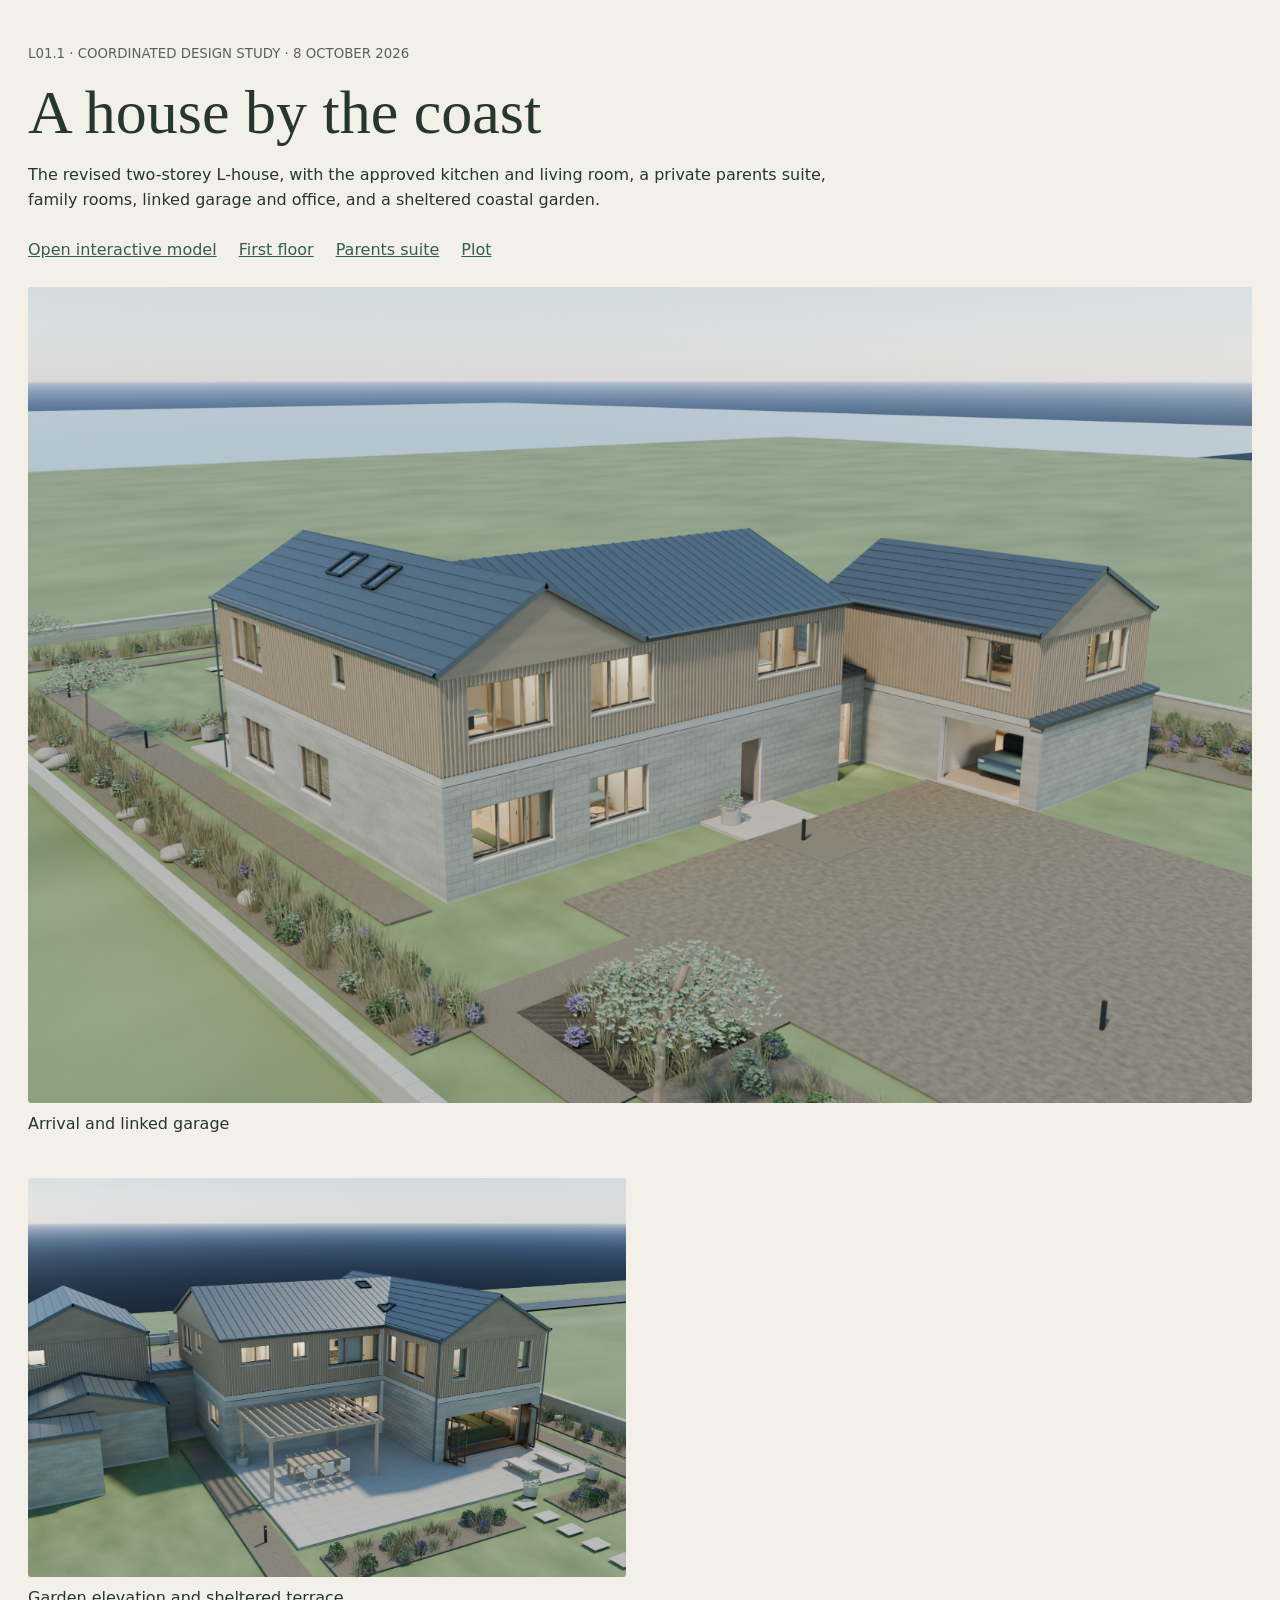
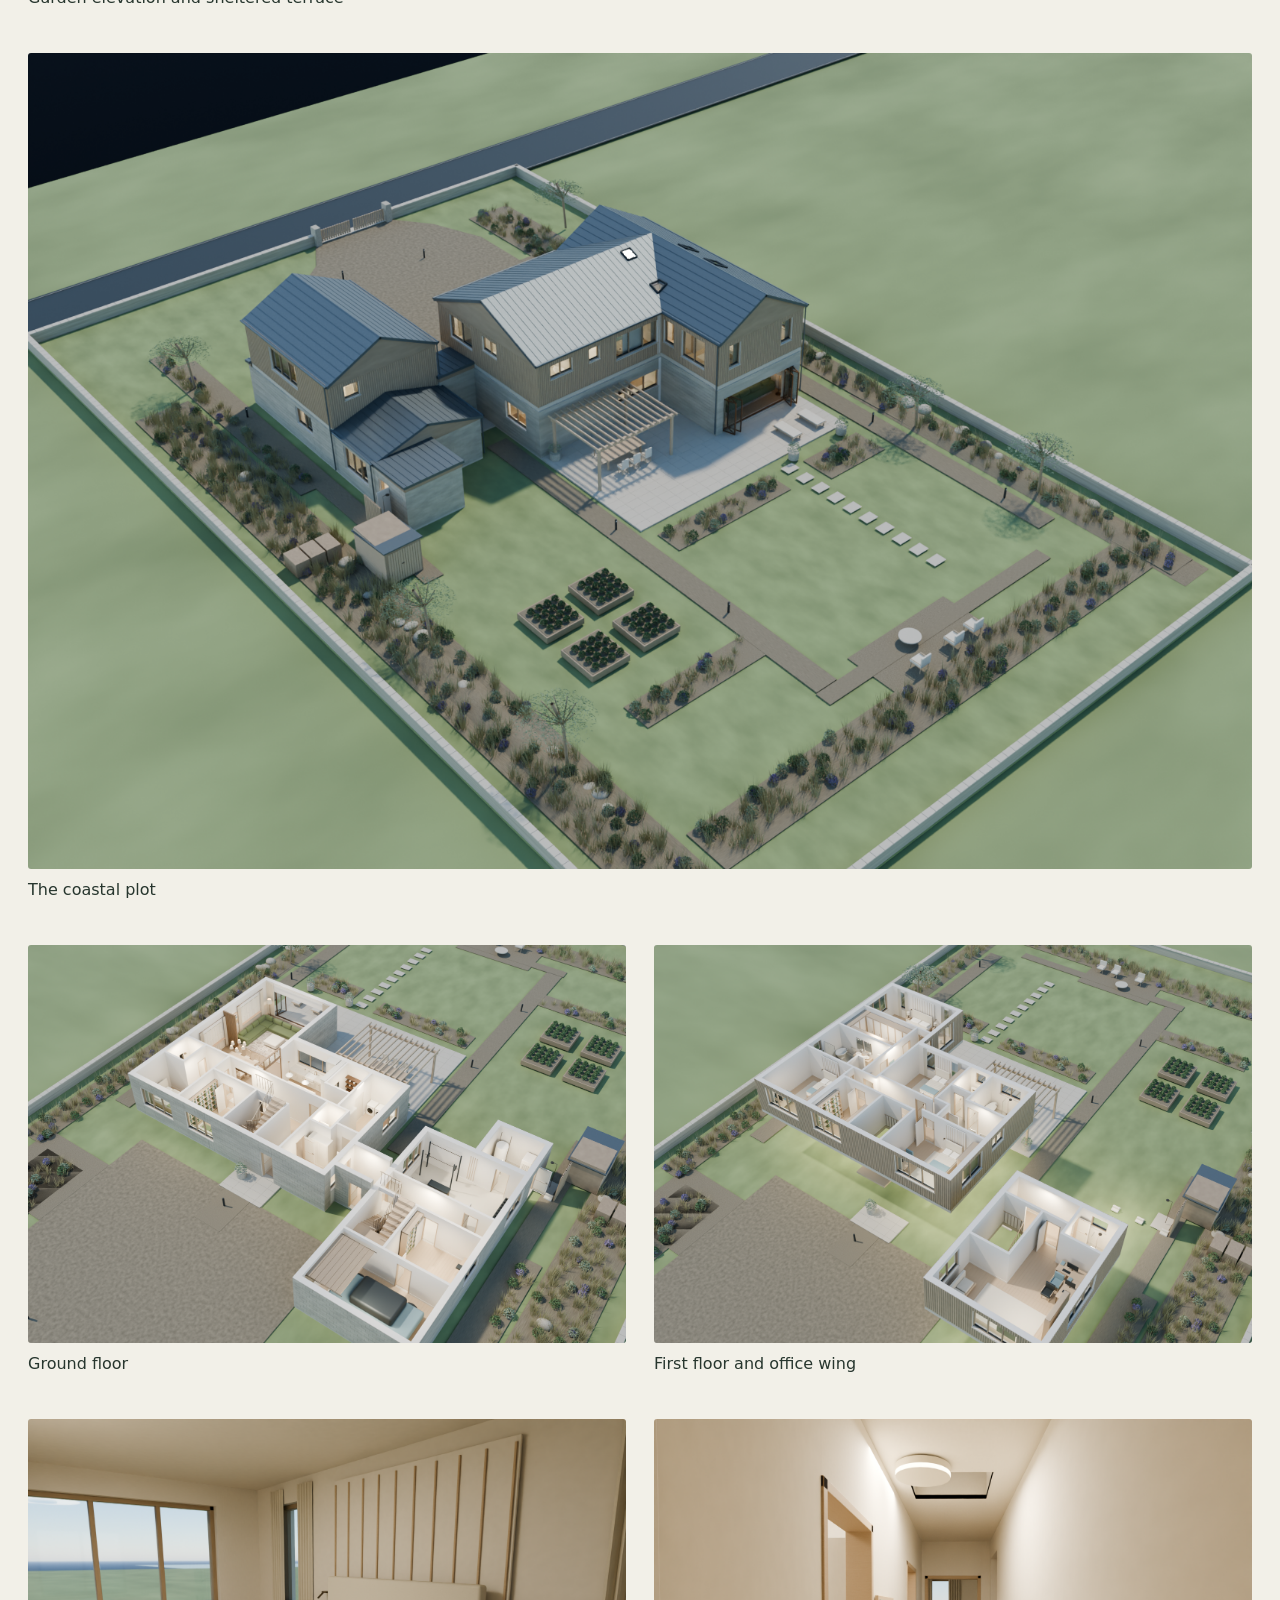
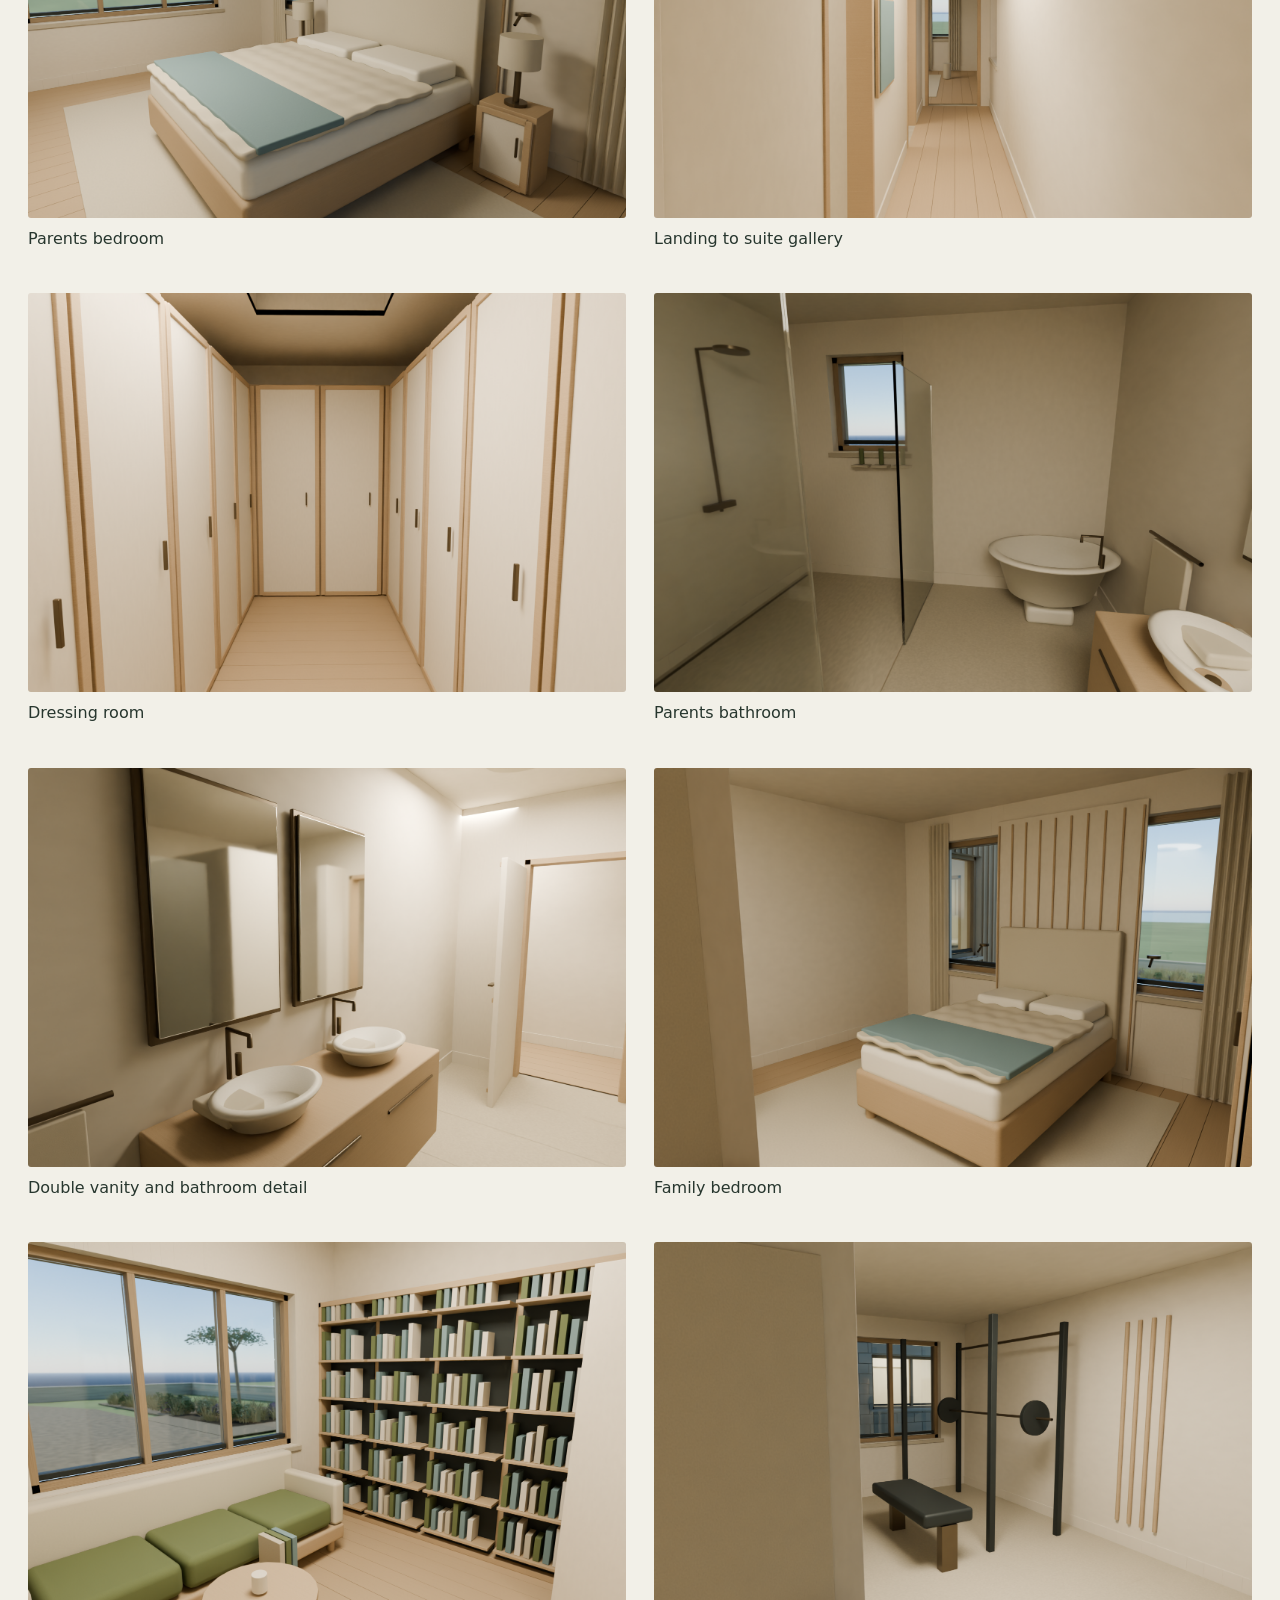
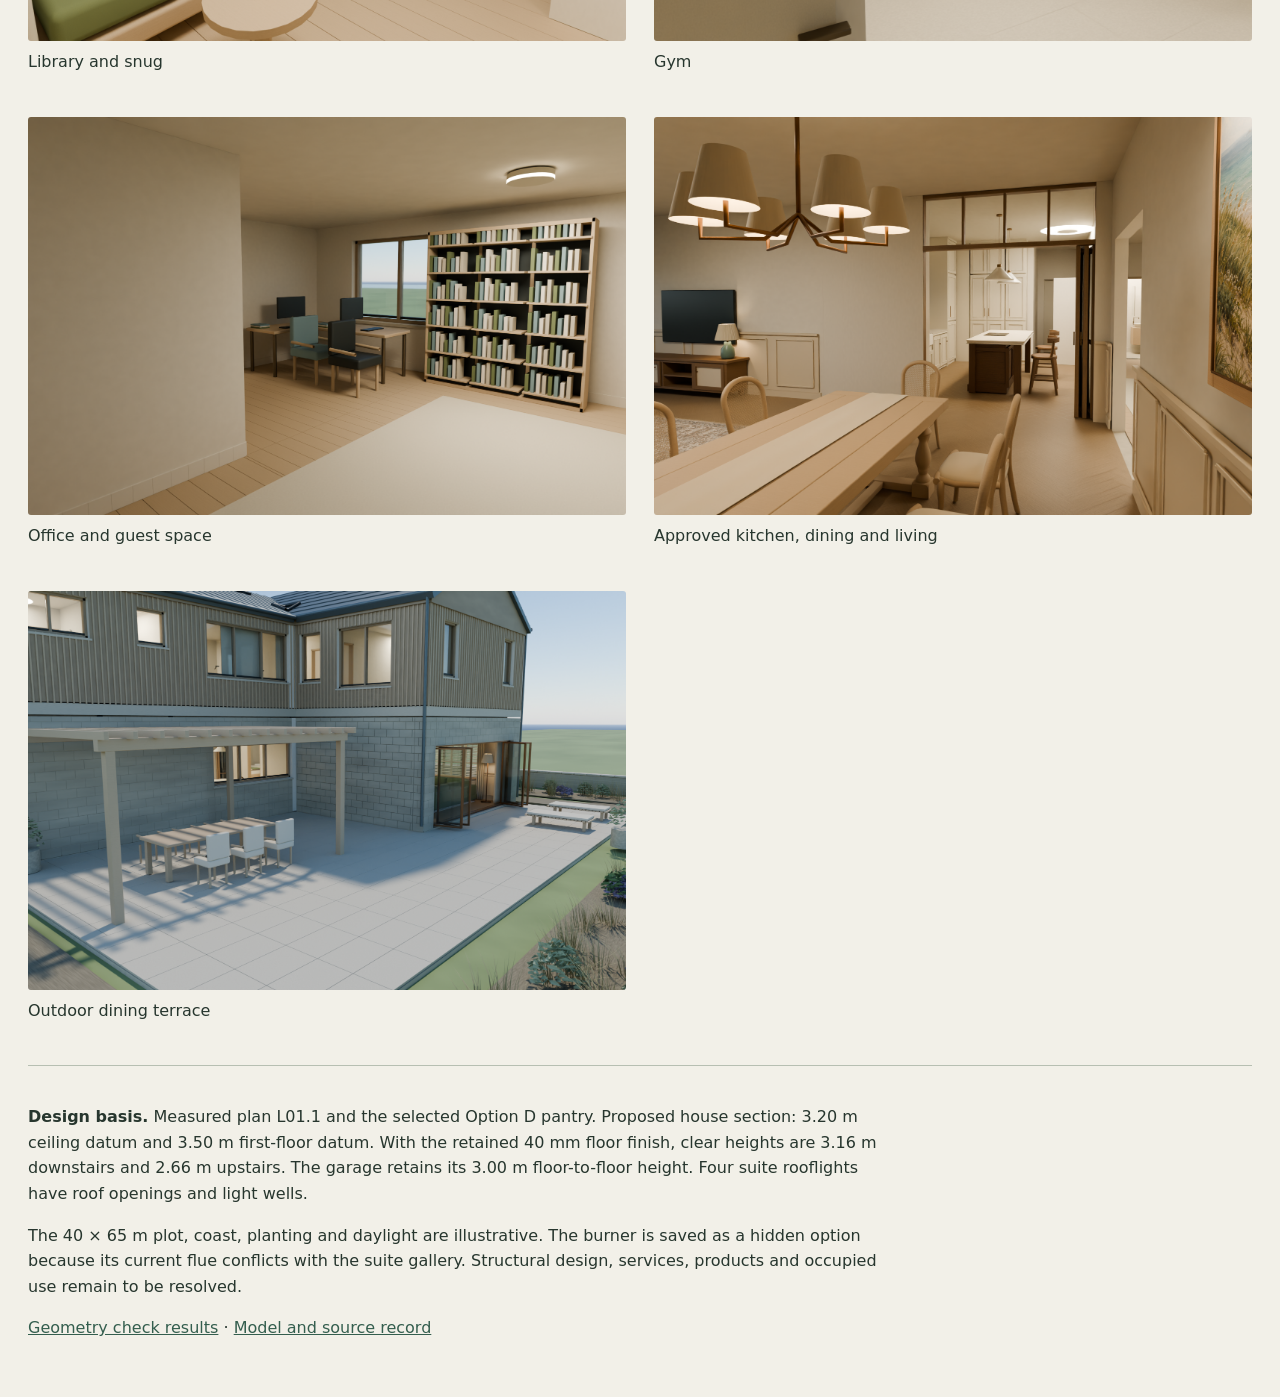
==== viewer-coastal/gallery.html @ 72706aea "feat: model the complete coastal L-house Coordinate the L01.1 suite and approved shared-room study i" ====
<!doctype html><html lang="en"><meta charset="utf-8"><meta name="viewport" content="width=device-width,initial-scale=1"><title>Coastal house — rendered views</title><style>*{box-sizing:border-box}body{margin:0;background:#f2f0e8;color:#27362e;font:16px/1.6 system-ui,sans-serif}main{max-width:1500px;margin:auto;padding:40px 28px}h1{font:400 clamp(32px,5vw,62px)/1.1 Georgia,serif;margin:12px 0}p{max-width:850px}a{color:#345e4e}nav{display:flex;gap:22px;flex-wrap:wrap;margin:24px 0}section{display:grid;grid-template-columns:repeat(2,minmax(0,1fr));gap:28px}figure{margin:0}figure:first-child,figure:nth-child(3){grid-column:1/-1}img{width:100%;display:block;background:#d3d9d0;border-radius:3px}figcaption{padding:8px 0 14px}small{color:#57635a}.note{border-top:1px solid #b7bfb2;padding-top:22px;margin-top:28px}@media(max-width:760px){main{padding:24px 16px}section{display:block}figure{margin-bottom:22px}}</style><main><small>L01.1 · COORDINATED DESIGN STUDY · 8 OCTOBER 2026</small><h1>A house by the coast</h1><p>The revised two-storey L-house, with the approved kitchen and living room, a private parents suite, family rooms, linked garage and office, and a sheltered coastal garden.</p><nav><a href="index.html">Open interactive model</a><a href="#first-cutaway">First floor</a><a href="#parents-bedroom">Parents suite</a><a href="#coastal-plot">Plot</a></nav><section><figure id="arrival"><a href="../output/blender/coastal-house/arrival.png"><img loading="lazy" src="../output/blender/coastal-house/arrival.png" alt="Arrival and linked garage"></a><figcaption>Arrival and linked garage</figcaption></figure><figure id="garden"><a href="../output/blender/coastal-house/garden.png"><img loading="lazy" src="../output/blender/coastal-house/garden.png" alt="Garden elevation and sheltered terrace"></a><figcaption>Garden elevation and sheltered terrace</figcaption></figure><figure id="coastal-plot"><a href="../output/blender/coastal-house/coastal-plot.png"><img loading="lazy" src="../output/blender/coastal-house/coastal-plot.png" alt="The coastal plot"></a><figcaption>The coastal plot</figcaption></figure><figure id="ground-cutaway"><a href="../output/blender/coastal-house/ground-cutaway.png"><img loading="lazy" src="../output/blender/coastal-house/ground-cutaway.png" alt="Ground floor"></a><figcaption>Ground floor</figcaption></figure><figure id="first-cutaway"><a href="../output/blender/coastal-house/first-cutaway.png"><img loading="lazy" src="../output/blender/coastal-house/first-cutaway.png" alt="First floor and office wing"></a><figcaption>First floor and office wing</figcaption></figure><figure id="parents-bedroom"><a href="../output/blender/coastal-house/parents-bedroom.png"><img loading="lazy" src="../output/blender/coastal-house/parents-bedroom.png" alt="Parents bedroom"></a><figcaption>Parents bedroom</figcaption></figure><figure id="suite-gallery"><a href="../output/blender/coastal-house/suite-gallery.png"><img loading="lazy" src="../output/blender/coastal-house/suite-gallery.png" alt="Landing to suite gallery"></a><figcaption>Landing to suite gallery</figcaption></figure><figure id="dressing"><a href="../output/blender/coastal-house/dressing.png"><img loading="lazy" src="../output/blender/coastal-house/dressing.png" alt="Dressing room"></a><figcaption>Dressing room</figcaption></figure><figure id="bathroom"><a href="../output/blender/coastal-house/bathroom.png"><img loading="lazy" src="../output/blender/coastal-house/bathroom.png" alt="Parents bathroom"></a><figcaption>Parents bathroom</figcaption></figure><figure id="bathroom-vanity"><a href="../output/blender/coastal-house/bathroom-vanity.png"><img loading="lazy" src="../output/blender/coastal-house/bathroom-vanity.png" alt="Double vanity and bathroom detail"></a><figcaption>Double vanity and bathroom detail</figcaption></figure><figure id="family-bedroom"><a href="../output/blender/coastal-house/family-bedroom.png"><img loading="lazy" src="../output/blender/coastal-house/family-bedroom.png" alt="Family bedroom"></a><figcaption>Family bedroom</figcaption></figure><figure id="library"><a href="../output/blender/coastal-house/library.png"><img loading="lazy" src="../output/blender/coastal-house/library.png" alt="Library and snug"></a><figcaption>Library and snug</figcaption></figure><figure id="gym"><a href="../output/blender/coastal-house/gym.png"><img loading="lazy" src="../output/blender/coastal-house/gym.png" alt="Gym"></a><figcaption>Gym</figcaption></figure><figure id="office"><a href="../output/blender/coastal-house/office.png"><img loading="lazy" src="../output/blender/coastal-house/office.png" alt="Office and guest space"></a><figcaption>Office and guest space</figcaption></figure><figure id="combined-room"><a href="../output/blender/coastal-house/combined-room.png"><img loading="lazy" src="../output/blender/coastal-house/combined-room.png" alt="Approved kitchen, dining and living"></a><figcaption>Approved kitchen, dining and living</figcaption></figure><figure id="terrace"><a href="../output/blender/coastal-house/terrace.png"><img loading="lazy" src="../output/blender/coastal-house/terrace.png" alt="Outdoor dining terrace"></a><figcaption>Outdoor dining terrace</figcaption></figure></section><div class="note"><p><strong>Design basis.</strong> Measured plan L01.1 and the selected Option D pantry. Proposed house section: 3.20 m ceiling datum and 3.50 m first-floor datum. With the retained 40 mm floor finish, clear heights are 3.16 m downstairs and 2.66 m upstairs. The garage retains its 3.00 m floor-to-floor height. Four suite rooflights have roof openings and light wells.</p><p>The 40 × 65 m plot, coast, planting and daylight are illustrative. The burner is saved as a hidden option because its current flue conflicts with the suite gallery. Structural design, services, products and occupied use remain to be resolved.</p><p><a href="../output/blender/coastal-house/geometry-checks.json">Geometry check results</a> · <a href="../output/blender/coastal-house/model-report.json">Model and source record</a></p></div></main></html>
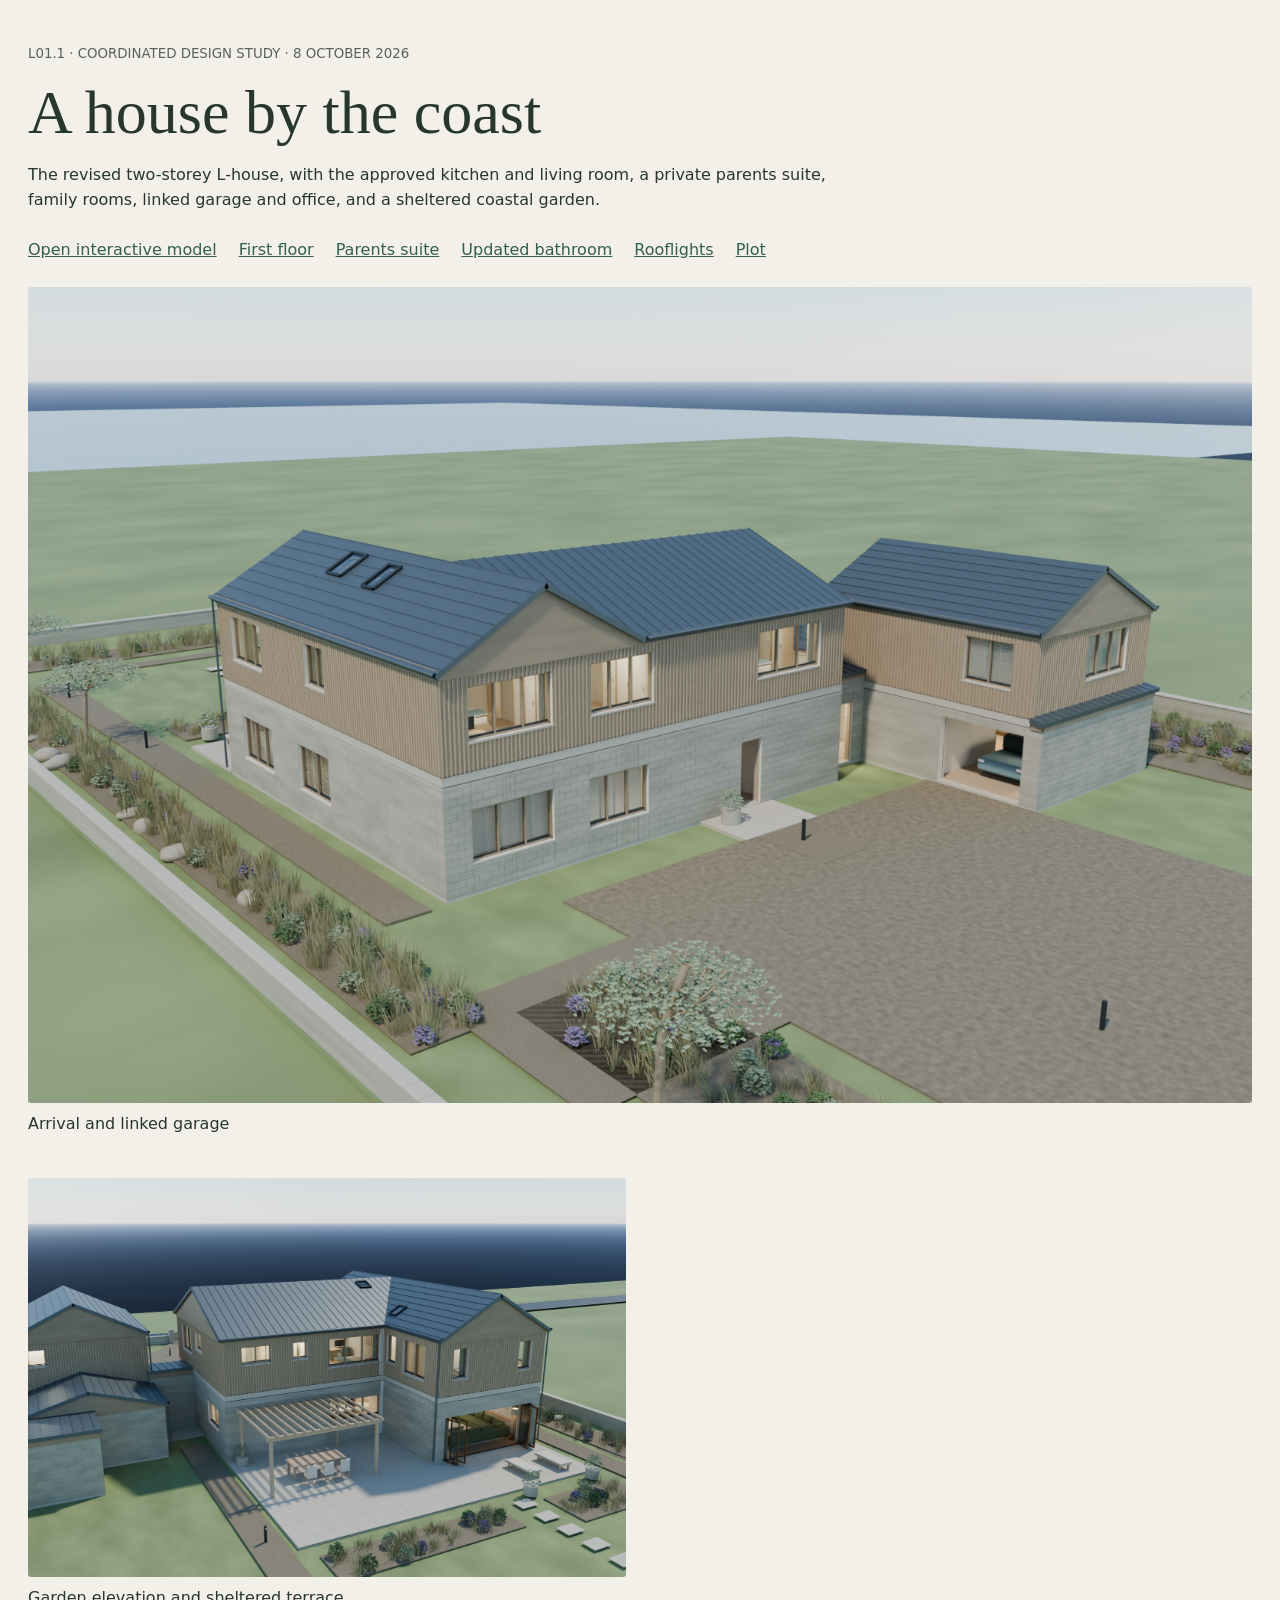
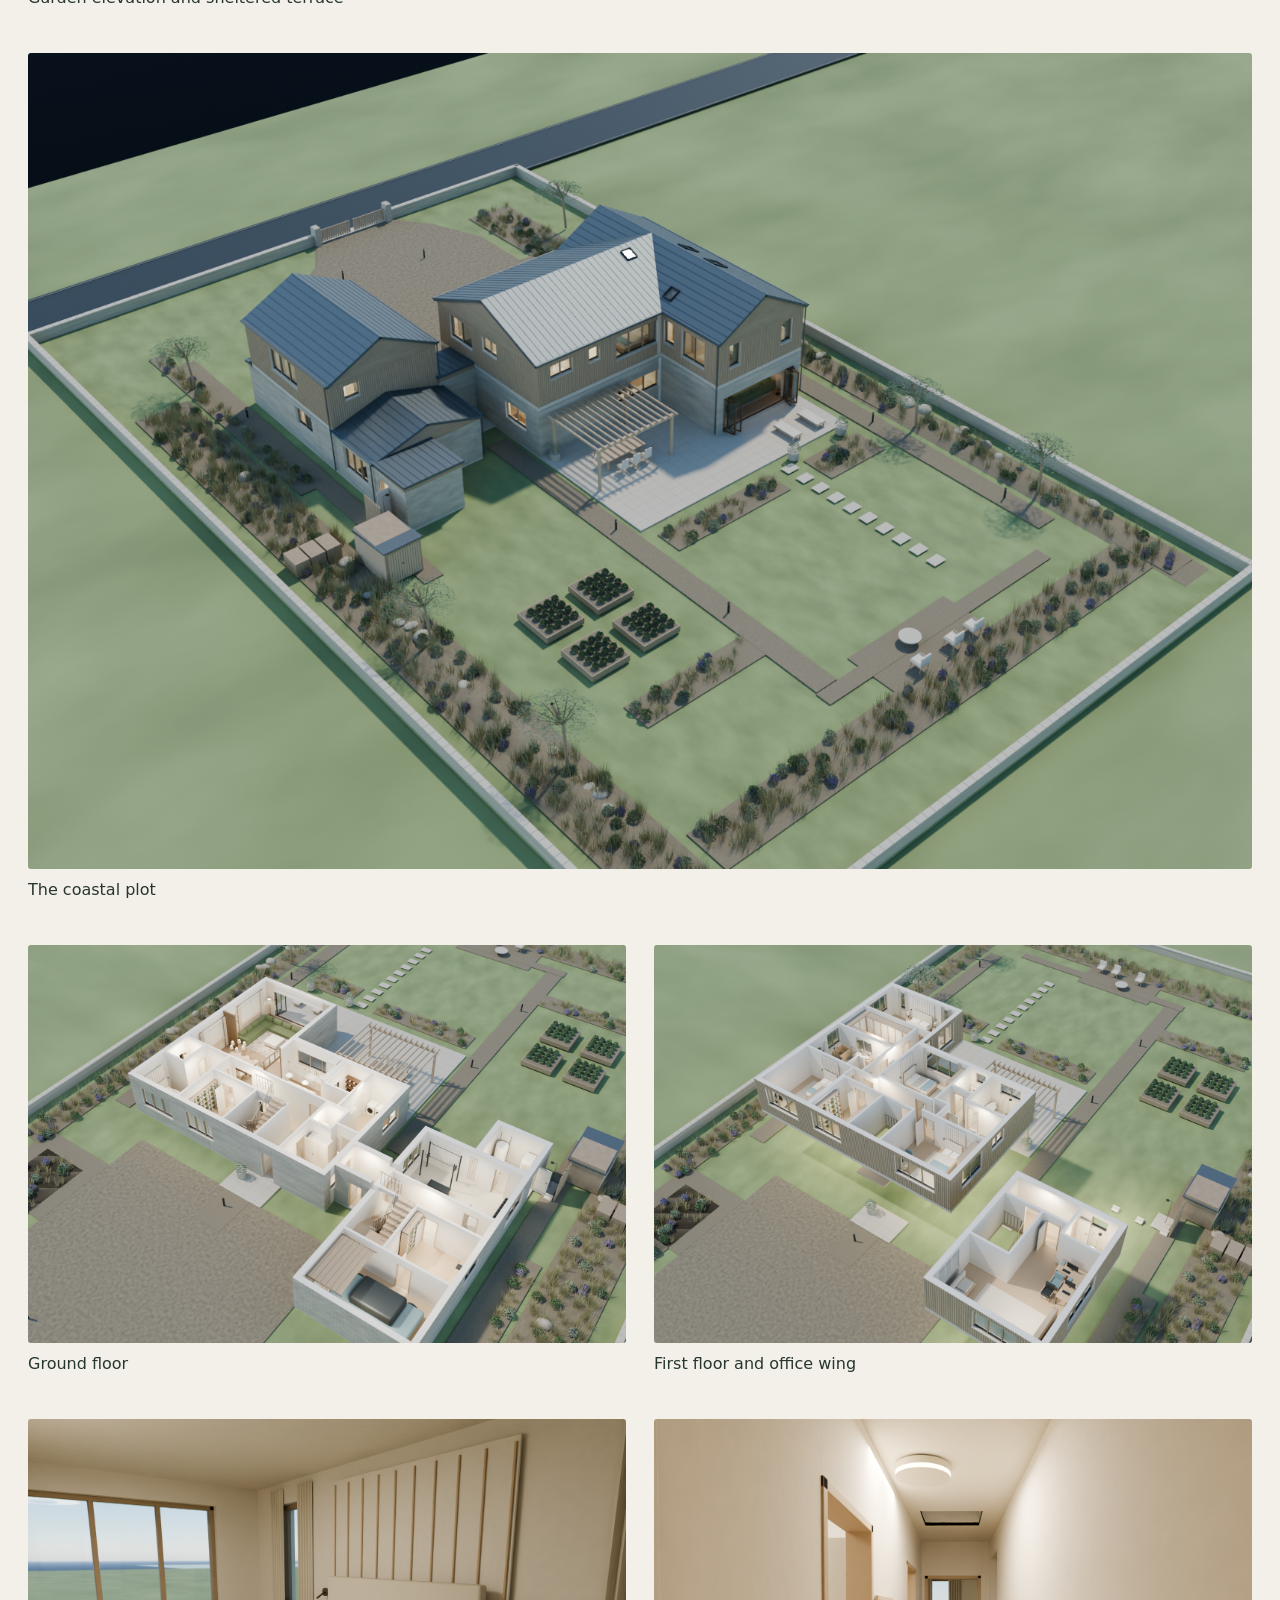
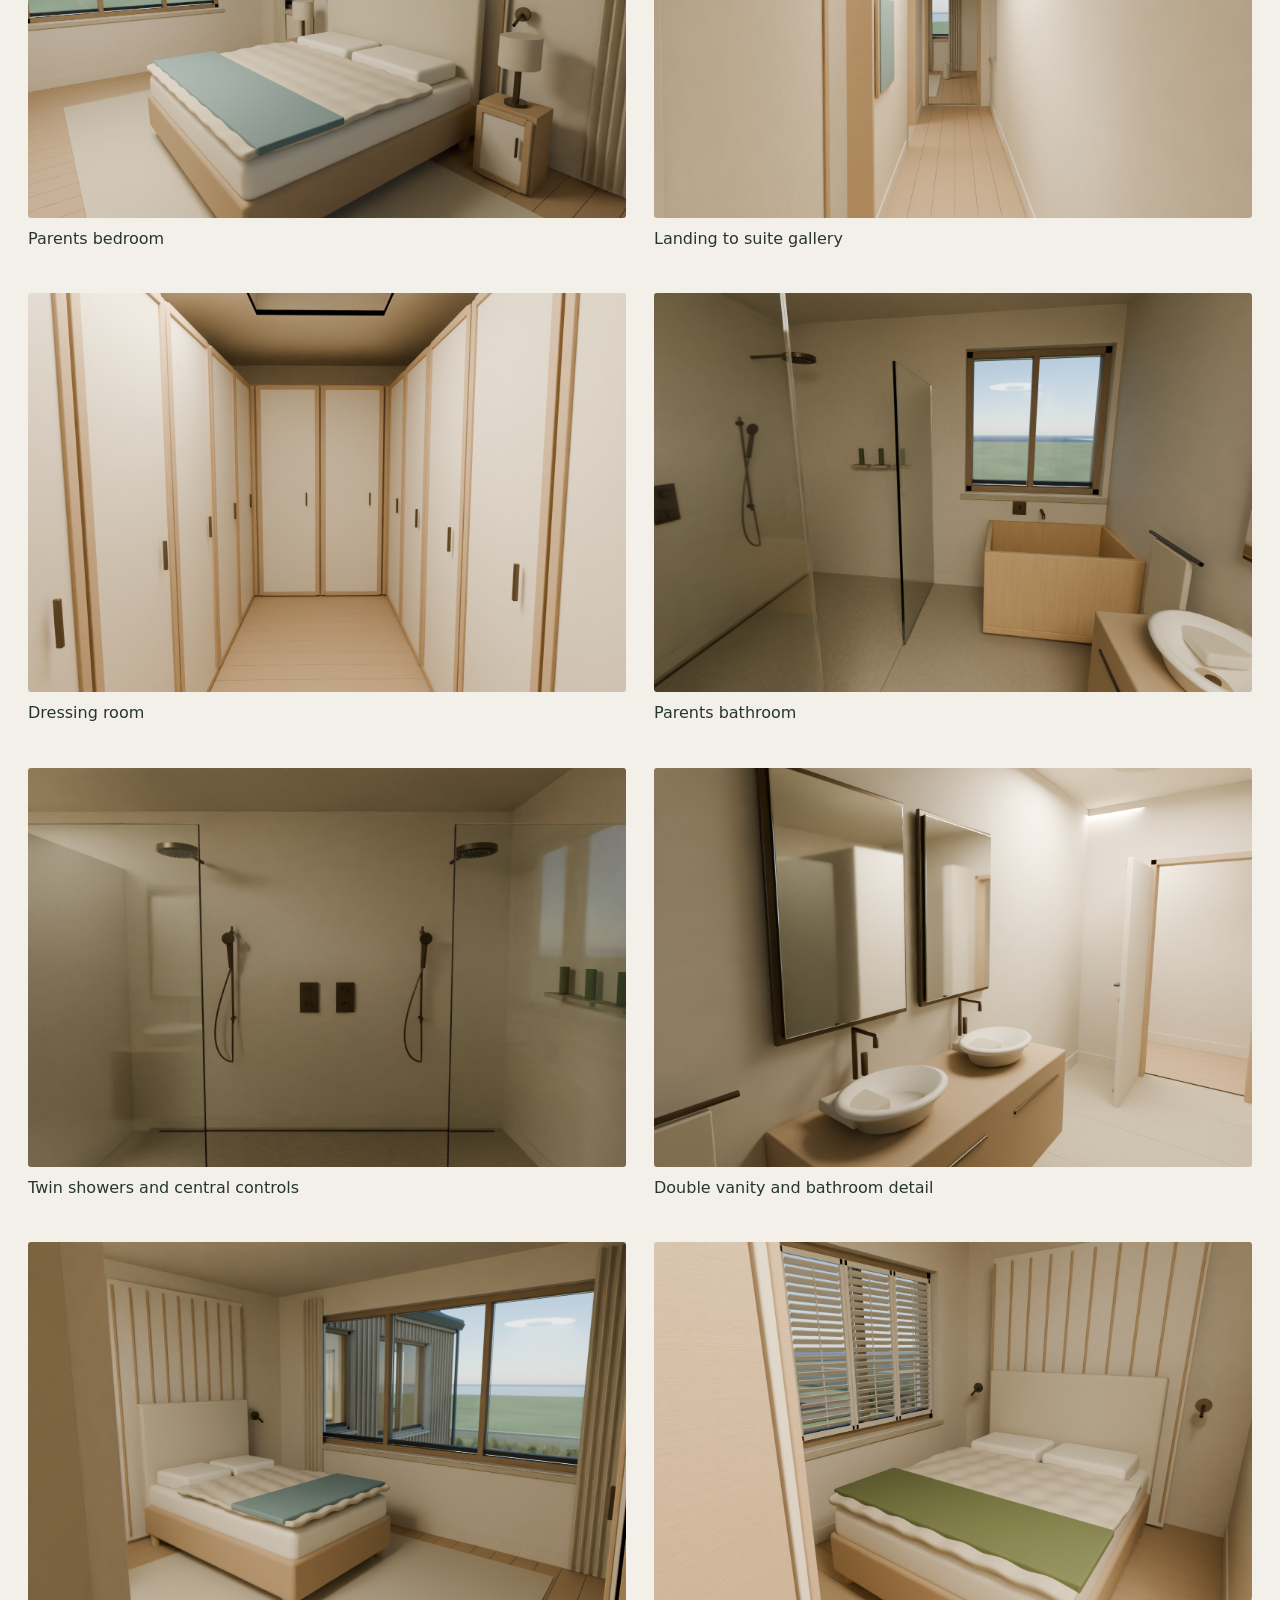
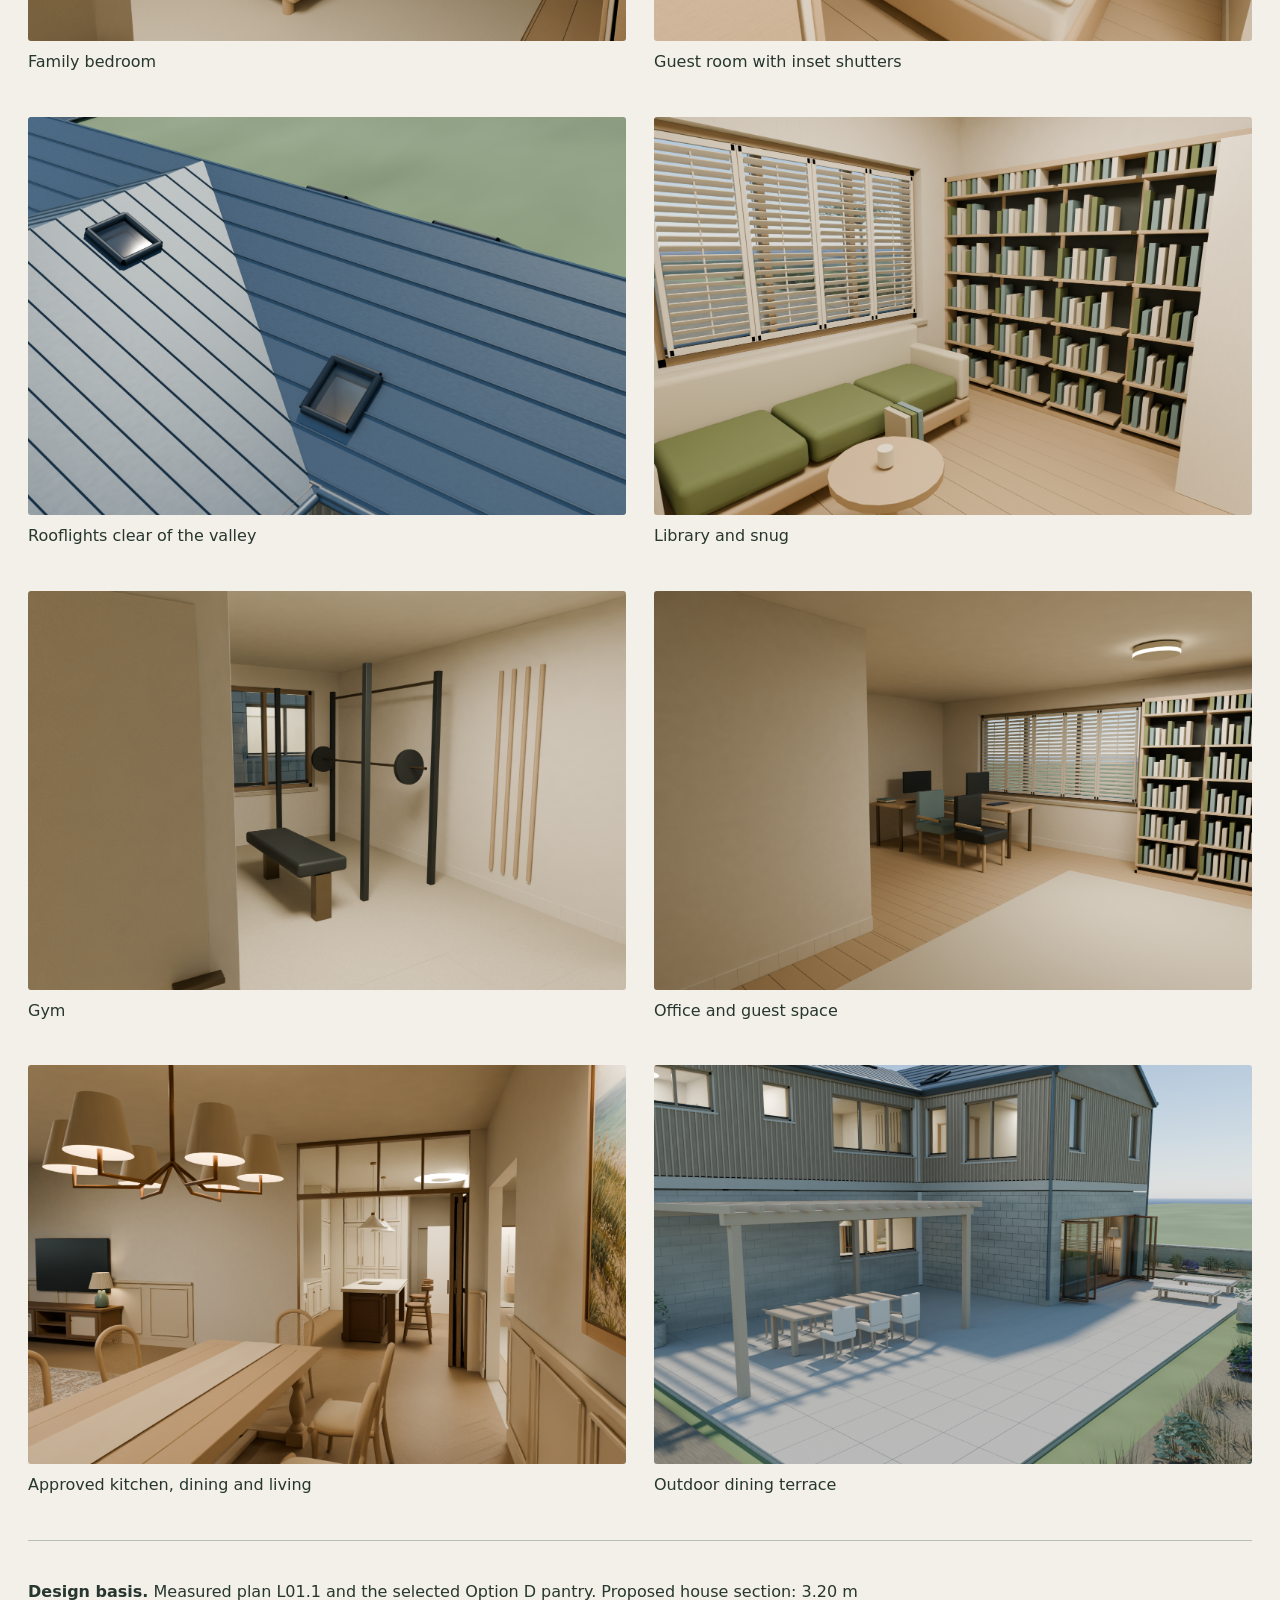
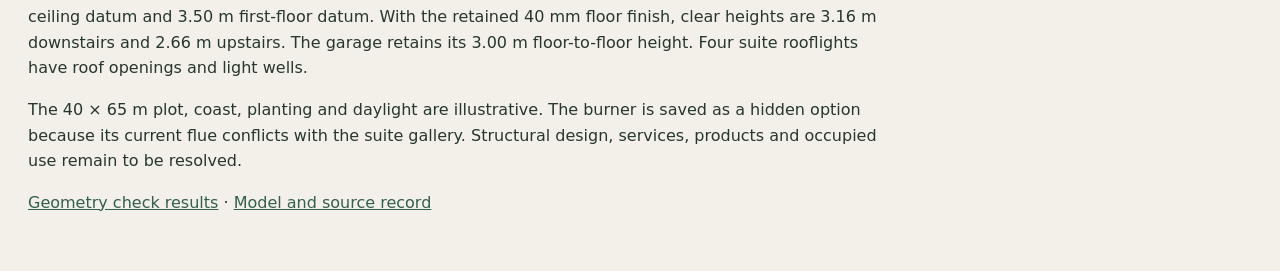
==== commit f2ec32bc: "fix: refine coastal house interiors Move and enlarge the parents bath window. Add a deep timber ofur" ====
--- a/viewer-coastal/gallery.html
+++ b/viewer-coastal/gallery.html
@@ -1 +1 @@
-<!doctype html><html lang="en"><meta charset="utf-8"><meta name="viewport" content="width=device-width,initial-scale=1"><title>Coastal house — rendered views</title><style>*{box-sizing:border-box}body{margin:0;background:#f2f0e8;color:#27362e;font:16px/1.6 system-ui,sans-serif}main{max-width:1500px;margin:auto;padding:40px 28px}h1{font:400 clamp(32px,5vw,62px)/1.1 Georgia,serif;margin:12px 0}p{max-width:850px}a{color:#345e4e}nav{display:flex;gap:22px;flex-wrap:wrap;margin:24px 0}section{display:grid;grid-template-columns:repeat(2,minmax(0,1fr));gap:28px}figure{margin:0}figure:first-child,figure:nth-child(3){grid-column:1/-1}img{width:100%;display:block;background:#d3d9d0;border-radius:3px}figcaption{padding:8px 0 14px}small{color:#57635a}.note{border-top:1px solid #b7bfb2;padding-top:22px;margin-top:28px}@media(max-width:760px){main{padding:24px 16px}section{display:block}figure{margin-bottom:22px}}</style><main><small>L01.1 · COORDINATED DESIGN STUDY · 8 OCTOBER 2026</small><h1>A house by the coast</h1><p>The revised two-storey L-house, with the approved kitchen and living room, a private parents suite, family rooms, linked garage and office, and a sheltered coastal garden.</p><nav><a href="index.html">Open interactive model</a><a href="#first-cutaway">First floor</a><a href="#parents-bedroom">Parents suite</a><a href="#coastal-plot">Plot</a></nav><section><figure id="arrival"><a href="../output/blender/coastal-house/arrival.png"><img loading="lazy" src="../output/blender/coastal-house/arrival.png" alt="Arrival and linked garage"></a><figcaption>Arrival and linked garage</figcaption></figure><figure id="garden"><a href="../output/blender/coastal-house/garden.png"><img loading="lazy" src="../output/blender/coastal-house/garden.png" alt="Garden elevation and sheltered terrace"></a><figcaption>Garden elevation and sheltered terrace</figcaption></figure><figure id="coastal-plot"><a href="../output/blender/coastal-house/coastal-plot.png"><img loading="lazy" src="../output/blender/coastal-house/coastal-plot.png" alt="The coastal plot"></a><figcaption>The coastal plot</figcaption></figure><figure id="ground-cutaway"><a href="../output/blender/coastal-house/ground-cutaway.png"><img loading="lazy" src="../output/blender/coastal-house/ground-cutaway.png" alt="Ground floor"></a><figcaption>Ground floor</figcaption></figure><figure id="first-cutaway"><a href="../output/blender/coastal-house/first-cutaway.png"><img loading="lazy" src="../output/blender/coastal-house/first-cutaway.png" alt="First floor and office wing"></a><figcaption>First floor and office wing</figcaption></figure><figure id="parents-bedroom"><a href="../output/blender/coastal-house/parents-bedroom.png"><img loading="lazy" src="../output/blender/coastal-house/parents-bedroom.png" alt="Parents bedroom"></a><figcaption>Parents bedroom</figcaption></figure><figure id="suite-gallery"><a href="../output/blender/coastal-house/suite-gallery.png"><img loading="lazy" src="../output/blender/coastal-house/suite-gallery.png" alt="Landing to suite gallery"></a><figcaption>Landing to suite gallery</figcaption></figure><figure id="dressing"><a href="../output/blender/coastal-house/dressing.png"><img loading="lazy" src="../output/blender/coastal-house/dressing.png" alt="Dressing room"></a><figcaption>Dressing room</figcaption></figure><figure id="bathroom"><a href="../output/blender/coastal-house/bathroom.png"><img loading="lazy" src="../output/blender/coastal-house/bathroom.png" alt="Parents bathroom"></a><figcaption>Parents bathroom</figcaption></figure><figure id="bathroom-vanity"><a href="../output/blender/coastal-house/bathroom-vanity.png"><img loading="lazy" src="../output/blender/coastal-house/bathroom-vanity.png" alt="Double vanity and bathroom detail"></a><figcaption>Double vanity and bathroom detail</figcaption></figure><figure id="family-bedroom"><a href="../output/blender/coastal-house/family-bedroom.png"><img loading="lazy" src="../output/blender/coastal-house/family-bedroom.png" alt="Family bedroom"></a><figcaption>Family bedroom</figcaption></figure><figure id="library"><a href="../output/blender/coastal-house/library.png"><img loading="lazy" src="../output/blender/coastal-house/library.png" alt="Library and snug"></a><figcaption>Library and snug</figcaption></figure><figure id="gym"><a href="../output/blender/coastal-house/gym.png"><img loading="lazy" src="../output/blender/coastal-house/gym.png" alt="Gym"></a><figcaption>Gym</figcaption></figure><figure id="office"><a href="../output/blender/coastal-house/office.png"><img loading="lazy" src="../output/blender/coastal-house/office.png" alt="Office and guest space"></a><figcaption>Office and guest space</figcaption></figure><figure id="combined-room"><a href="../output/blender/coastal-house/combined-room.png"><img loading="lazy" src="../output/blender/coastal-house/combined-room.png" alt="Approved kitchen, dining and living"></a><figcaption>Approved kitchen, dining and living</figcaption></figure><figure id="terrace"><a href="../output/blender/coastal-house/terrace.png"><img loading="lazy" src="../output/blender/coastal-house/terrace.png" alt="Outdoor dining terrace"></a><figcaption>Outdoor dining terrace</figcaption></figure></section><div class="note"><p><strong>Design basis.</strong> Measured plan L01.1 and the selected Option D pantry. Proposed house section: 3.20 m ceiling datum and 3.50 m first-floor datum. With the retained 40 mm floor finish, clear heights are 3.16 m downstairs and 2.66 m upstairs. The garage retains its 3.00 m floor-to-floor height. Four suite rooflights have roof openings and light wells.</p><p>The 40 × 65 m plot, coast, planting and daylight are illustrative. The burner is saved as a hidden option because its current flue conflicts with the suite gallery. Structural design, services, products and occupied use remain to be resolved.</p><p><a href="../output/blender/coastal-house/geometry-checks.json">Geometry check results</a> · <a href="../output/blender/coastal-house/model-report.json">Model and source record</a></p></div></main></html>+<!doctype html><html lang="en"><meta charset="utf-8"><meta name="viewport" content="width=device-width,initial-scale=1"><title>Coastal house — rendered views</title><style>*{box-sizing:border-box}body{margin:0;background:#f2f0e8;color:#27362e;font:16px/1.6 system-ui,sans-serif}main{max-width:1500px;margin:auto;padding:40px 28px}h1{font:400 clamp(32px,5vw,62px)/1.1 Georgia,serif;margin:12px 0}p{max-width:850px}a{color:#345e4e}nav{display:flex;gap:22px;flex-wrap:wrap;margin:24px 0}section{display:grid;grid-template-columns:repeat(2,minmax(0,1fr));gap:28px}figure{margin:0}figure:first-child,figure:nth-child(3){grid-column:1/-1}img{width:100%;display:block;background:#d3d9d0;border-radius:3px}figcaption{padding:8px 0 14px}small{color:#57635a}.note{border-top:1px solid #b7bfb2;padding-top:22px;margin-top:28px}@media(max-width:760px){main{padding:24px 16px}section{display:block}figure{margin-bottom:22px}}</style><main><small>L01.1 · COORDINATED DESIGN STUDY · 8 OCTOBER 2026</small><h1>A house by the coast</h1><p>The revised two-storey L-house, with the approved kitchen and living room, a private parents suite, family rooms, linked garage and office, and a sheltered coastal garden.</p><nav><a href="index.html">Open interactive model</a><a href="#first-cutaway">First floor</a><a href="#parents-bedroom">Parents suite</a><a href="#bathroom">Updated bathroom</a><a href="#rooflights">Rooflights</a><a href="#coastal-plot">Plot</a></nav><section><figure id="arrival"><a href="../output/blender/coastal-house/arrival.png"><img loading="lazy" src="../output/blender/coastal-house/arrival.png" alt="Arrival and linked garage"></a><figcaption>Arrival and linked garage</figcaption></figure><figure id="garden"><a href="../output/blender/coastal-house/garden.png"><img loading="lazy" src="../output/blender/coastal-house/garden.png" alt="Garden elevation and sheltered terrace"></a><figcaption>Garden elevation and sheltered terrace</figcaption></figure><figure id="coastal-plot"><a href="../output/blender/coastal-house/coastal-plot.png"><img loading="lazy" src="../output/blender/coastal-house/coastal-plot.png" alt="The coastal plot"></a><figcaption>The coastal plot</figcaption></figure><figure id="ground-cutaway"><a href="../output/blender/coastal-house/ground-cutaway.png"><img loading="lazy" src="../output/blender/coastal-house/ground-cutaway.png" alt="Ground floor"></a><figcaption>Ground floor</figcaption></figure><figure id="first-cutaway"><a href="../output/blender/coastal-house/first-cutaway.png"><img loading="lazy" src="../output/blender/coastal-house/first-cutaway.png" alt="First floor and office wing"></a><figcaption>First floor and office wing</figcaption></figure><figure id="parents-bedroom"><a href="../output/blender/coastal-house/parents-bedroom.png"><img loading="lazy" src="../output/blender/coastal-house/parents-bedroom.png" alt="Parents bedroom"></a><figcaption>Parents bedroom</figcaption></figure><figure id="suite-gallery"><a href="../output/blender/coastal-house/suite-gallery.png"><img loading="lazy" src="../output/blender/coastal-house/suite-gallery.png" alt="Landing to suite gallery"></a><figcaption>Landing to suite gallery</figcaption></figure><figure id="dressing"><a href="../output/blender/coastal-house/dressing.png"><img loading="lazy" src="../output/blender/coastal-house/dressing.png" alt="Dressing room"></a><figcaption>Dressing room</figcaption></figure><figure id="bathroom"><a href="../output/blender/coastal-house/bathroom.png"><img loading="lazy" src="../output/blender/coastal-house/bathroom.png" alt="Parents bathroom"></a><figcaption>Parents bathroom</figcaption></figure><figure id="bathroom-shower"><a href="../output/blender/coastal-house/bathroom-shower.png"><img loading="lazy" src="../output/blender/coastal-house/bathroom-shower.png" alt="Twin showers and central controls"></a><figcaption>Twin showers and central controls</figcaption></figure><figure id="bathroom-vanity"><a href="../output/blender/coastal-house/bathroom-vanity.png"><img loading="lazy" src="../output/blender/coastal-house/bathroom-vanity.png" alt="Double vanity and bathroom detail"></a><figcaption>Double vanity and bathroom detail</figcaption></figure><figure id="family-bedroom"><a href="../output/blender/coastal-house/family-bedroom.png"><img loading="lazy" src="../output/blender/coastal-house/family-bedroom.png" alt="Family bedroom"></a><figcaption>Family bedroom</figcaption></figure><figure id="guest-room"><a href="../output/blender/coastal-house/guest-room.png"><img loading="lazy" src="../output/blender/coastal-house/guest-room.png" alt="Guest room with inset shutters"></a><figcaption>Guest room with inset shutters</figcaption></figure><figure id="rooflights"><a href="../output/blender/coastal-house/rooflights.png"><img loading="lazy" src="../output/blender/coastal-house/rooflights.png" alt="Rooflights clear of the valley"></a><figcaption>Rooflights clear of the valley</figcaption></figure><figure id="library"><a href="../output/blender/coastal-house/library.png"><img loading="lazy" src="../output/blender/coastal-house/library.png" alt="Library and snug"></a><figcaption>Library and snug</figcaption></figure><figure id="gym"><a href="../output/blender/coastal-house/gym.png"><img loading="lazy" src="../output/blender/coastal-house/gym.png" alt="Gym"></a><figcaption>Gym</figcaption></figure><figure id="office"><a href="../output/blender/coastal-house/office.png"><img loading="lazy" src="../output/blender/coastal-house/office.png" alt="Office and guest space"></a><figcaption>Office and guest space</figcaption></figure><figure id="combined-room"><a href="../output/blender/coastal-house/combined-room.png"><img loading="lazy" src="../output/blender/coastal-house/combined-room.png" alt="Approved kitchen, dining and living"></a><figcaption>Approved kitchen, dining and living</figcaption></figure><figure id="terrace"><a href="../output/blender/coastal-house/terrace.png"><img loading="lazy" src="../output/blender/coastal-house/terrace.png" alt="Outdoor dining terrace"></a><figcaption>Outdoor dining terrace</figcaption></figure></section><div class="note"><p><strong>Design basis.</strong> Measured plan L01.1 and the selected Option D pantry. Proposed house section: 3.20 m ceiling datum and 3.50 m first-floor datum. With the retained 40 mm floor finish, clear heights are 3.16 m downstairs and 2.66 m upstairs. The garage retains its 3.00 m floor-to-floor height. Four suite rooflights have roof openings and light wells.</p><p>The 40 × 65 m plot, coast, planting and daylight are illustrative. The burner is saved as a hidden option because its current flue conflicts with the suite gallery. Structural design, services, products and occupied use remain to be resolved.</p><p><a href="../output/blender/coastal-house/geometry-checks.json">Geometry check results</a> · <a href="../output/blender/coastal-house/model-report.json">Model and source record</a></p></div></main></html>
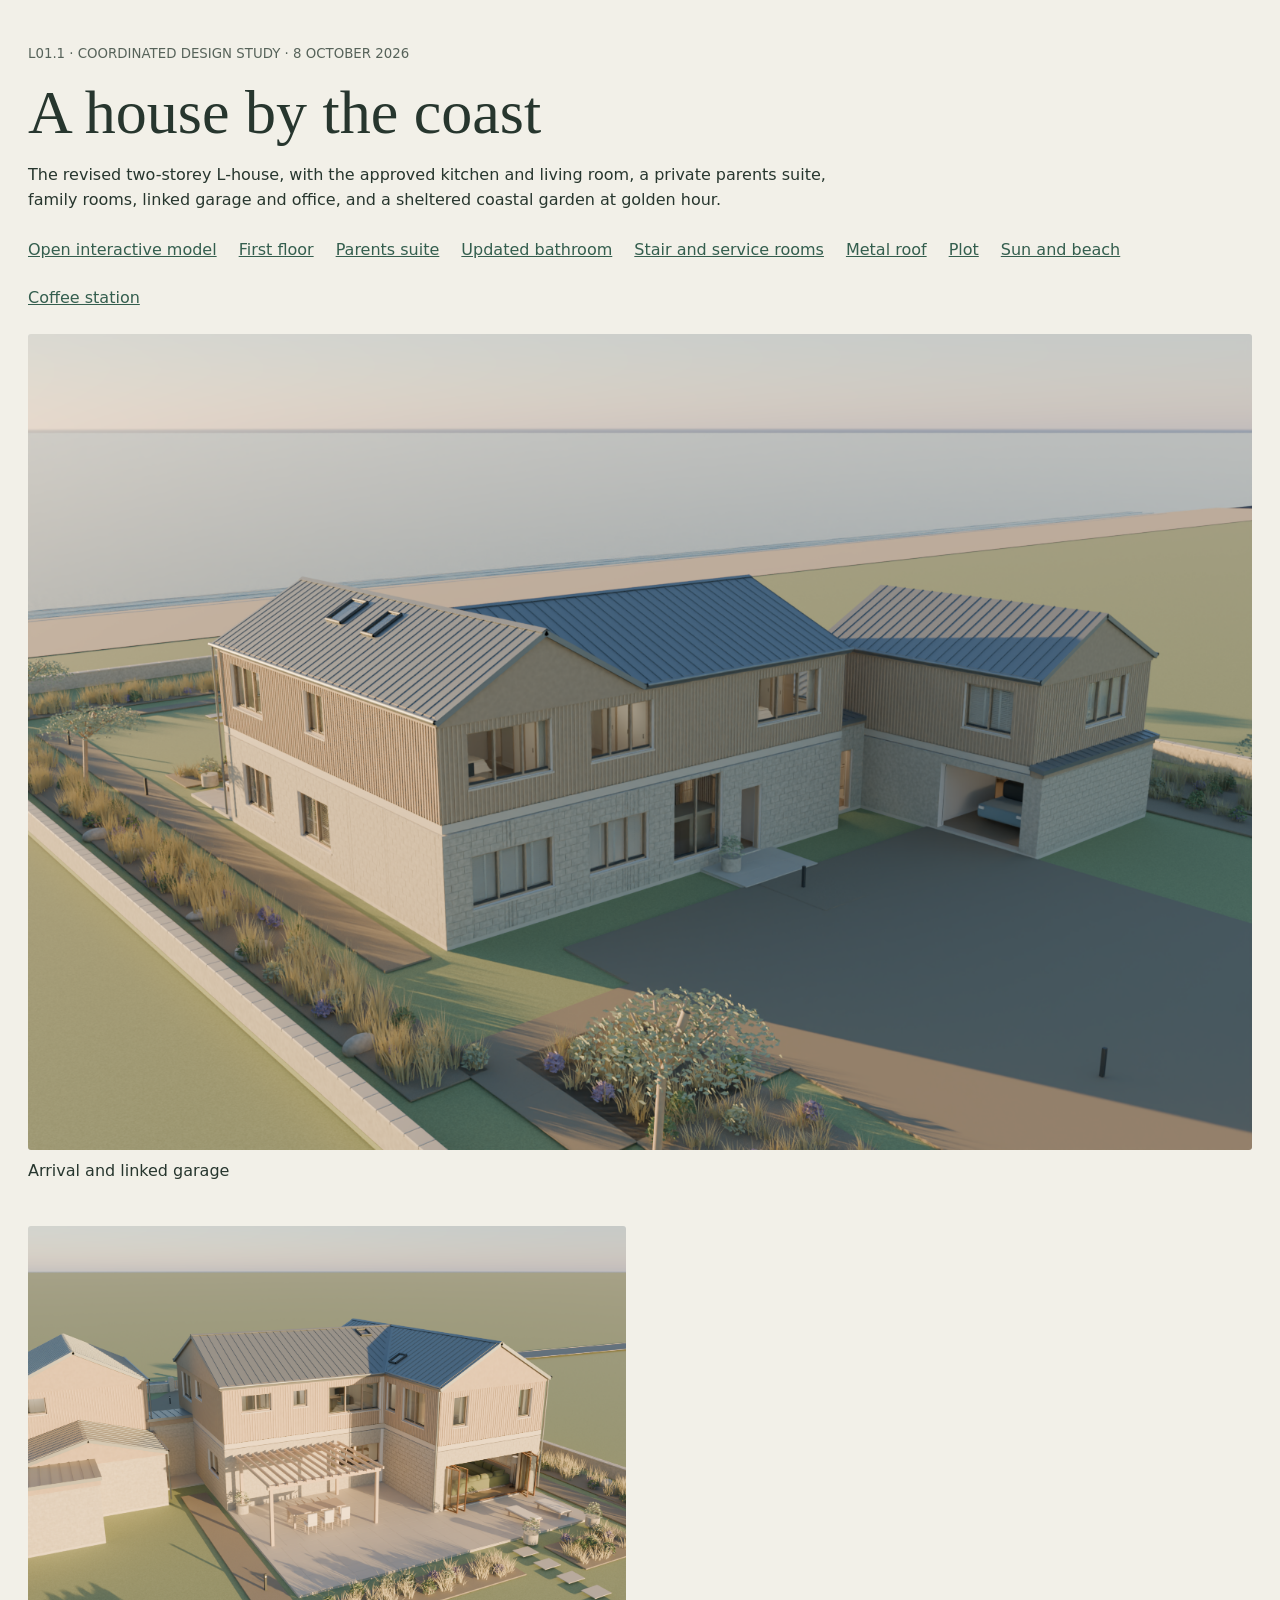
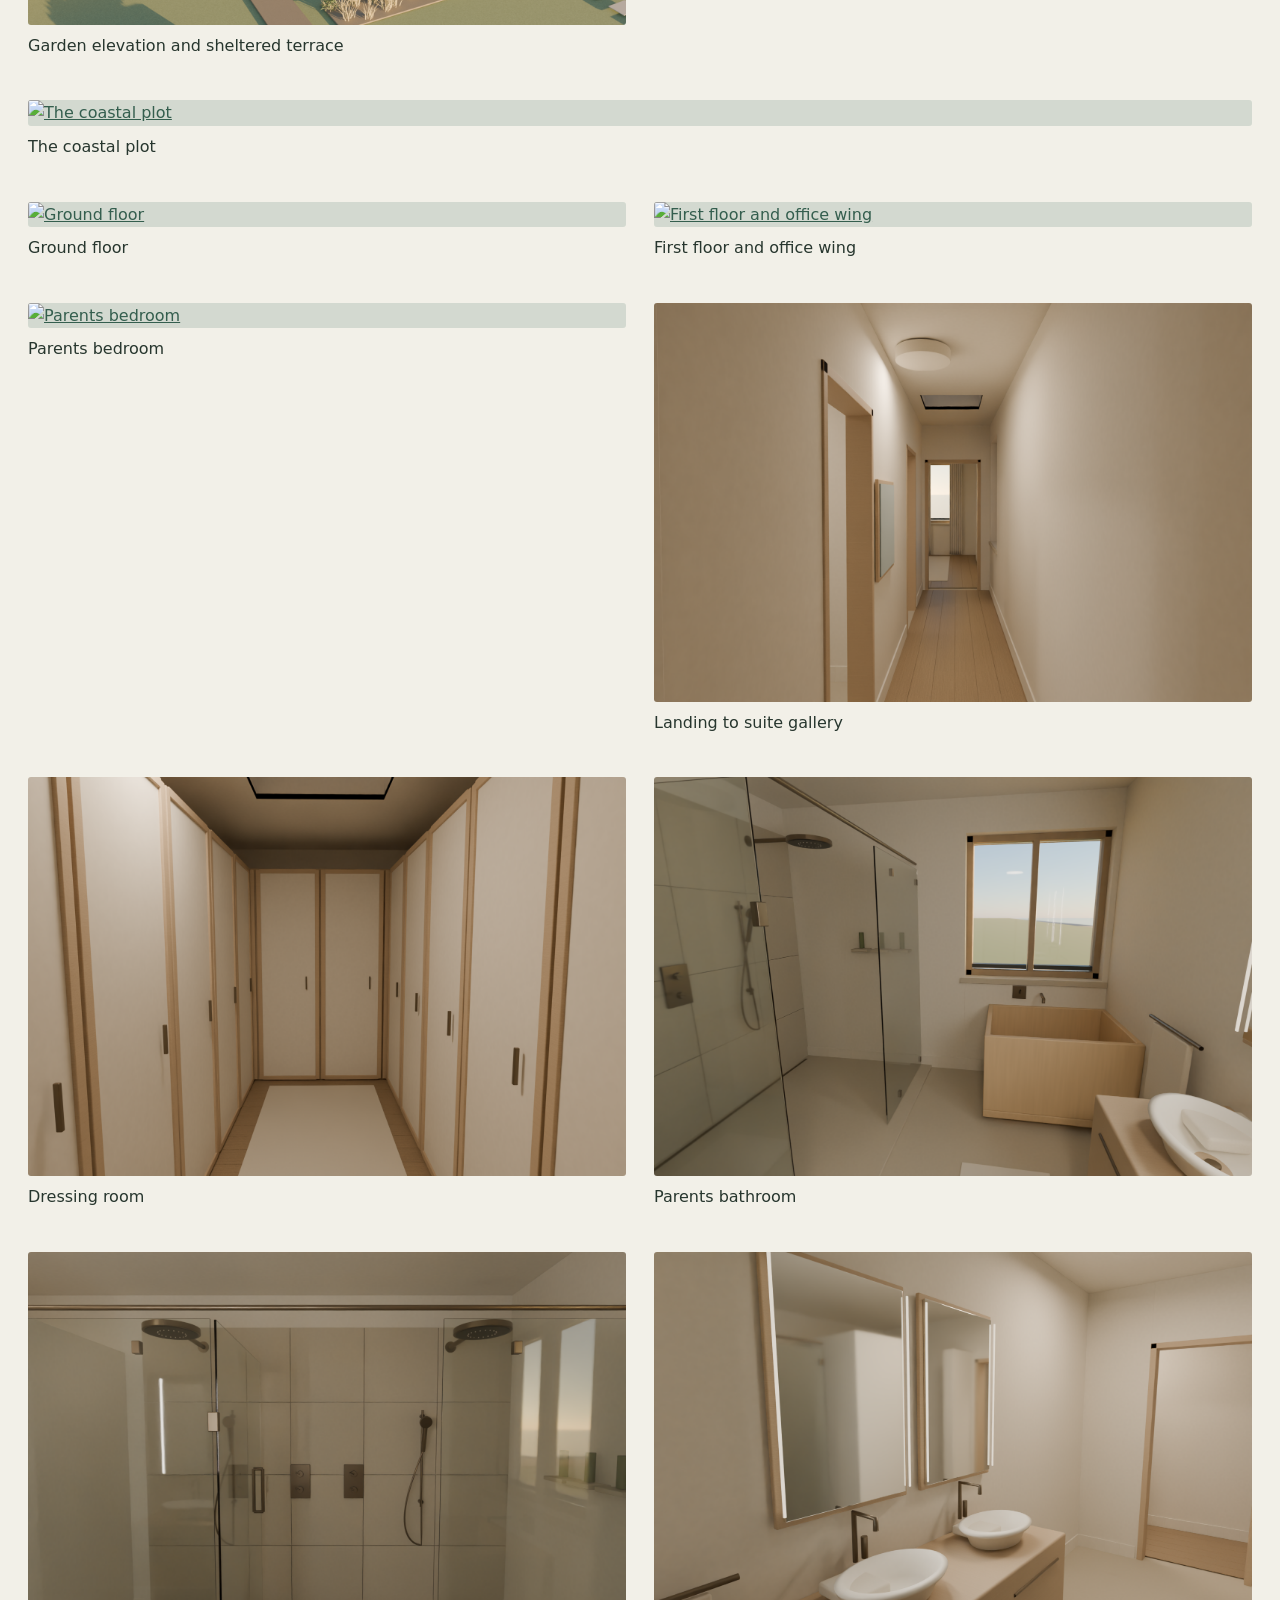
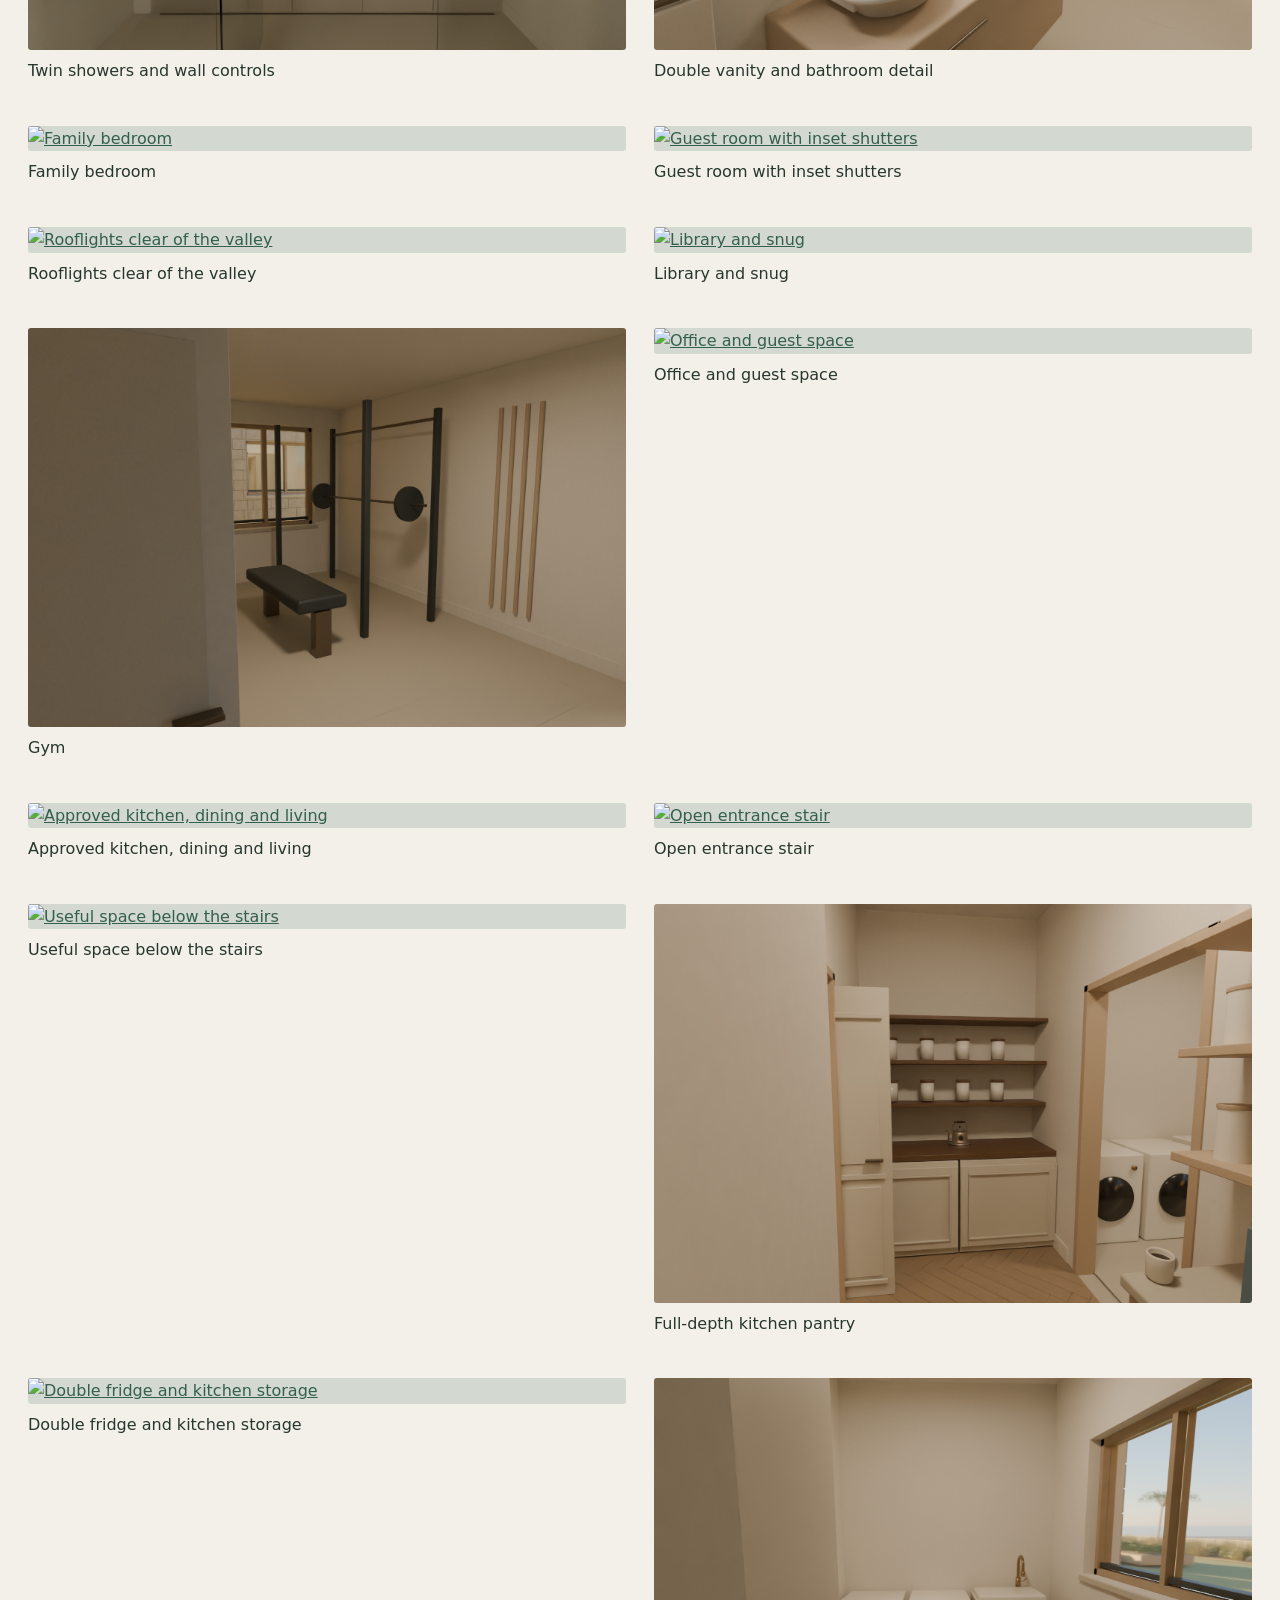
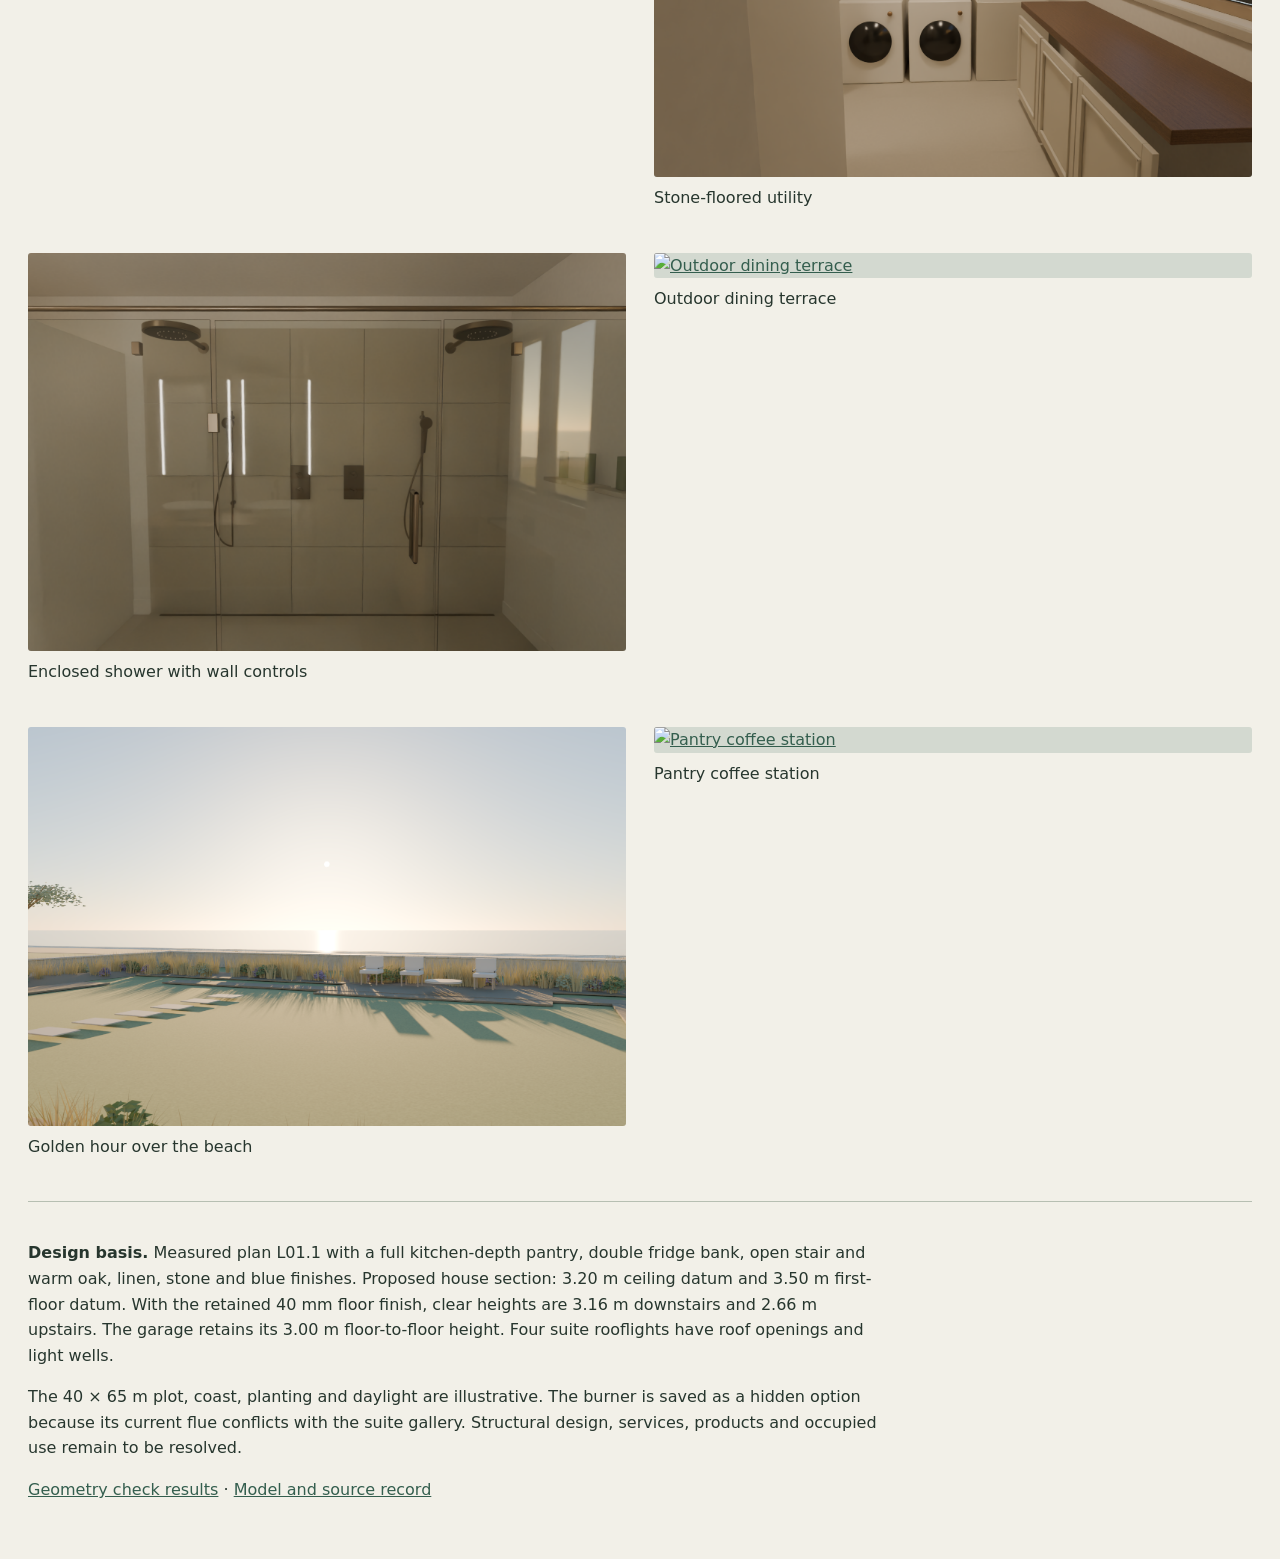
==== commit e9089bb9: "feat: refine coastal house and golden light Add warm finishes, full-depth pantry storage, concealed " ====
--- a/viewer-coastal/gallery.html
+++ b/viewer-coastal/gallery.html
@@ -1 +1 @@
-<!doctype html><html lang="en"><meta charset="utf-8"><meta name="viewport" content="width=device-width,initial-scale=1"><title>Coastal house — rendered views</title><style>*{box-sizing:border-box}body{margin:0;background:#f2f0e8;color:#27362e;font:16px/1.6 system-ui,sans-serif}main{max-width:1500px;margin:auto;padding:40px 28px}h1{font:400 clamp(32px,5vw,62px)/1.1 Georgia,serif;margin:12px 0}p{max-width:850px}a{color:#345e4e}nav{display:flex;gap:22px;flex-wrap:wrap;margin:24px 0}section{display:grid;grid-template-columns:repeat(2,minmax(0,1fr));gap:28px}figure{margin:0}figure:first-child,figure:nth-child(3){grid-column:1/-1}img{width:100%;display:block;background:#d3d9d0;border-radius:3px}figcaption{padding:8px 0 14px}small{color:#57635a}.note{border-top:1px solid #b7bfb2;padding-top:22px;margin-top:28px}@media(max-width:760px){main{padding:24px 16px}section{display:block}figure{margin-bottom:22px}}</style><main><small>L01.1 · COORDINATED DESIGN STUDY · 8 OCTOBER 2026</small><h1>A house by the coast</h1><p>The revised two-storey L-house, with the approved kitchen and living room, a private parents suite, family rooms, linked garage and office, and a sheltered coastal garden.</p><nav><a href="index.html">Open interactive model</a><a href="#first-cutaway">First floor</a><a href="#parents-bedroom">Parents suite</a><a href="#bathroom">Updated bathroom</a><a href="#rooflights">Rooflights</a><a href="#coastal-plot">Plot</a></nav><section><figure id="arrival"><a href="../output/blender/coastal-house/arrival.png"><img loading="lazy" src="../output/blender/coastal-house/arrival.png" alt="Arrival and linked garage"></a><figcaption>Arrival and linked garage</figcaption></figure><figure id="garden"><a href="../output/blender/coastal-house/garden.png"><img loading="lazy" src="../output/blender/coastal-house/garden.png" alt="Garden elevation and sheltered terrace"></a><figcaption>Garden elevation and sheltered terrace</figcaption></figure><figure id="coastal-plot"><a href="../output/blender/coastal-house/coastal-plot.png"><img loading="lazy" src="../output/blender/coastal-house/coastal-plot.png" alt="The coastal plot"></a><figcaption>The coastal plot</figcaption></figure><figure id="ground-cutaway"><a href="../output/blender/coastal-house/ground-cutaway.png"><img loading="lazy" src="../output/blender/coastal-house/ground-cutaway.png" alt="Ground floor"></a><figcaption>Ground floor</figcaption></figure><figure id="first-cutaway"><a href="../output/blender/coastal-house/first-cutaway.png"><img loading="lazy" src="../output/blender/coastal-house/first-cutaway.png" alt="First floor and office wing"></a><figcaption>First floor and office wing</figcaption></figure><figure id="parents-bedroom"><a href="../output/blender/coastal-house/parents-bedroom.png"><img loading="lazy" src="../output/blender/coastal-house/parents-bedroom.png" alt="Parents bedroom"></a><figcaption>Parents bedroom</figcaption></figure><figure id="suite-gallery"><a href="../output/blender/coastal-house/suite-gallery.png"><img loading="lazy" src="../output/blender/coastal-house/suite-gallery.png" alt="Landing to suite gallery"></a><figcaption>Landing to suite gallery</figcaption></figure><figure id="dressing"><a href="../output/blender/coastal-house/dressing.png"><img loading="lazy" src="../output/blender/coastal-house/dressing.png" alt="Dressing room"></a><figcaption>Dressing room</figcaption></figure><figure id="bathroom"><a href="../output/blender/coastal-house/bathroom.png"><img loading="lazy" src="../output/blender/coastal-house/bathroom.png" alt="Parents bathroom"></a><figcaption>Parents bathroom</figcaption></figure><figure id="bathroom-shower"><a href="../output/blender/coastal-house/bathroom-shower.png"><img loading="lazy" src="../output/blender/coastal-house/bathroom-shower.png" alt="Twin showers and central controls"></a><figcaption>Twin showers and central controls</figcaption></figure><figure id="bathroom-vanity"><a href="../output/blender/coastal-house/bathroom-vanity.png"><img loading="lazy" src="../output/blender/coastal-house/bathroom-vanity.png" alt="Double vanity and bathroom detail"></a><figcaption>Double vanity and bathroom detail</figcaption></figure><figure id="family-bedroom"><a href="../output/blender/coastal-house/family-bedroom.png"><img loading="lazy" src="../output/blender/coastal-house/family-bedroom.png" alt="Family bedroom"></a><figcaption>Family bedroom</figcaption></figure><figure id="guest-room"><a href="../output/blender/coastal-house/guest-room.png"><img loading="lazy" src="../output/blender/coastal-house/guest-room.png" alt="Guest room with inset shutters"></a><figcaption>Guest room with inset shutters</figcaption></figure><figure id="rooflights"><a href="../output/blender/coastal-house/rooflights.png"><img loading="lazy" src="../output/blender/coastal-house/rooflights.png" alt="Rooflights clear of the valley"></a><figcaption>Rooflights clear of the valley</figcaption></figure><figure id="library"><a href="../output/blender/coastal-house/library.png"><img loading="lazy" src="../output/blender/coastal-house/library.png" alt="Library and snug"></a><figcaption>Library and snug</figcaption></figure><figure id="gym"><a href="../output/blender/coastal-house/gym.png"><img loading="lazy" src="../output/blender/coastal-house/gym.png" alt="Gym"></a><figcaption>Gym</figcaption></figure><figure id="office"><a href="../output/blender/coastal-house/office.png"><img loading="lazy" src="../output/blender/coastal-house/office.png" alt="Office and guest space"></a><figcaption>Office and guest space</figcaption></figure><figure id="combined-room"><a href="../output/blender/coastal-house/combined-room.png"><img loading="lazy" src="../output/blender/coastal-house/combined-room.png" alt="Approved kitchen, dining and living"></a><figcaption>Approved kitchen, dining and living</figcaption></figure><figure id="terrace"><a href="../output/blender/coastal-house/terrace.png"><img loading="lazy" src="../output/blender/coastal-house/terrace.png" alt="Outdoor dining terrace"></a><figcaption>Outdoor dining terrace</figcaption></figure></section><div class="note"><p><strong>Design basis.</strong> Measured plan L01.1 and the selected Option D pantry. Proposed house section: 3.20 m ceiling datum and 3.50 m first-floor datum. With the retained 40 mm floor finish, clear heights are 3.16 m downstairs and 2.66 m upstairs. The garage retains its 3.00 m floor-to-floor height. Four suite rooflights have roof openings and light wells.</p><p>The 40 × 65 m plot, coast, planting and daylight are illustrative. The burner is saved as a hidden option because its current flue conflicts with the suite gallery. Structural design, services, products and occupied use remain to be resolved.</p><p><a href="../output/blender/coastal-house/geometry-checks.json">Geometry check results</a> · <a href="../output/blender/coastal-house/model-report.json">Model and source record</a></p></div></main></html>+<!doctype html><html lang="en"><meta charset="utf-8"><meta name="viewport" content="width=device-width,initial-scale=1"><title>Coastal house — rendered views</title><style>*{box-sizing:border-box}body{margin:0;background:#f2f0e8;color:#27362e;font:16px/1.6 system-ui,sans-serif}main{max-width:1500px;margin:auto;padding:40px 28px}h1{font:400 clamp(32px,5vw,62px)/1.1 Georgia,serif;margin:12px 0}p{max-width:850px}a{color:#345e4e}nav{display:flex;gap:22px;flex-wrap:wrap;margin:24px 0}section{display:grid;grid-template-columns:repeat(2,minmax(0,1fr));gap:28px}figure{margin:0}figure:first-child,figure:nth-child(3){grid-column:1/-1}img{width:100%;display:block;background:#d3d9d0;border-radius:3px}figcaption{padding:8px 0 14px}small{color:#57635a}.note{border-top:1px solid #b7bfb2;padding-top:22px;margin-top:28px}@media(max-width:760px){main{padding:24px 16px}section{display:block}figure{margin-bottom:22px}}</style><main><small>L01.1 · COORDINATED DESIGN STUDY · 8 OCTOBER 2026</small><h1>A house by the coast</h1><p>The revised two-storey L-house, with the approved kitchen and living room, a private parents suite, family rooms, linked garage and office, and a sheltered coastal garden at golden hour.</p><nav><a href="index.html">Open interactive model</a><a href="#first-cutaway">First floor</a><a href="#parents-bedroom">Parents suite</a><a href="#bathroom">Updated bathroom</a><a href="#entrance-hall">Stair and service rooms</a><a href="#rooflights">Metal roof</a><a href="#coastal-plot">Plot</a><a href="#sea-sunset">Sun and beach</a><a href="#coffee-station">Coffee station</a></nav><section><figure id="arrival"><a href="../output/blender/coastal-house/arrival.png"><img loading="lazy" src="../output/blender/coastal-house/arrival.png" alt="Arrival and linked garage"></a><figcaption>Arrival and linked garage</figcaption></figure><figure id="garden"><a href="../output/blender/coastal-house/garden.png"><img loading="lazy" src="../output/blender/coastal-house/garden.png" alt="Garden elevation and sheltered terrace"></a><figcaption>Garden elevation and sheltered terrace</figcaption></figure><figure id="coastal-plot"><a href="../output/blender/coastal-house/coastal-plot.png"><img loading="lazy" src="../output/blender/coastal-house/coastal-plot.png" alt="The coastal plot"></a><figcaption>The coastal plot</figcaption></figure><figure id="ground-cutaway"><a href="../output/blender/coastal-house/ground-cutaway.png"><img loading="lazy" src="../output/blender/coastal-house/ground-cutaway.png" alt="Ground floor"></a><figcaption>Ground floor</figcaption></figure><figure id="first-cutaway"><a href="../output/blender/coastal-house/first-cutaway.png"><img loading="lazy" src="../output/blender/coastal-house/first-cutaway.png" alt="First floor and office wing"></a><figcaption>First floor and office wing</figcaption></figure><figure id="parents-bedroom"><a href="../output/blender/coastal-house/parents-bedroom.png"><img loading="lazy" src="../output/blender/coastal-house/parents-bedroom.png" alt="Parents bedroom"></a><figcaption>Parents bedroom</figcaption></figure><figure id="suite-gallery"><a href="../output/blender/coastal-house/suite-gallery.png"><img loading="lazy" src="../output/blender/coastal-house/suite-gallery.png" alt="Landing to suite gallery"></a><figcaption>Landing to suite gallery</figcaption></figure><figure id="dressing"><a href="../output/blender/coastal-house/dressing.png"><img loading="lazy" src="../output/blender/coastal-house/dressing.png" alt="Dressing room"></a><figcaption>Dressing room</figcaption></figure><figure id="bathroom"><a href="../output/blender/coastal-house/bathroom.png"><img loading="lazy" src="../output/blender/coastal-house/bathroom.png" alt="Parents bathroom"></a><figcaption>Parents bathroom</figcaption></figure><figure id="bathroom-shower"><a href="../output/blender/coastal-house/bathroom-shower.png"><img loading="lazy" src="../output/blender/coastal-house/bathroom-shower.png" alt="Twin showers and wall controls"></a><figcaption>Twin showers and wall controls</figcaption></figure><figure id="bathroom-vanity"><a href="../output/blender/coastal-house/bathroom-vanity.png"><img loading="lazy" src="../output/blender/coastal-house/bathroom-vanity.png" alt="Double vanity and bathroom detail"></a><figcaption>Double vanity and bathroom detail</figcaption></figure><figure id="family-bedroom"><a href="../output/blender/coastal-house/family-bedroom.png"><img loading="lazy" src="../output/blender/coastal-house/family-bedroom.png" alt="Family bedroom"></a><figcaption>Family bedroom</figcaption></figure><figure id="guest-room"><a href="../output/blender/coastal-house/guest-room.png"><img loading="lazy" src="../output/blender/coastal-house/guest-room.png" alt="Guest room with inset shutters"></a><figcaption>Guest room with inset shutters</figcaption></figure><figure id="rooflights"><a href="../output/blender/coastal-house/rooflights.png"><img loading="lazy" src="../output/blender/coastal-house/rooflights.png" alt="Rooflights clear of the valley"></a><figcaption>Rooflights clear of the valley</figcaption></figure><figure id="library"><a href="../output/blender/coastal-house/library.png"><img loading="lazy" src="../output/blender/coastal-house/library.png" alt="Library and snug"></a><figcaption>Library and snug</figcaption></figure><figure id="gym"><a href="../output/blender/coastal-house/gym.png"><img loading="lazy" src="../output/blender/coastal-house/gym.png" alt="Gym"></a><figcaption>Gym</figcaption></figure><figure id="office"><a href="../output/blender/coastal-house/office.png"><img loading="lazy" src="../output/blender/coastal-house/office.png" alt="Office and guest space"></a><figcaption>Office and guest space</figcaption></figure><figure id="combined-room"><a href="../output/blender/coastal-house/combined-room.png"><img loading="lazy" src="../output/blender/coastal-house/combined-room.png" alt="Approved kitchen, dining and living"></a><figcaption>Approved kitchen, dining and living</figcaption></figure><figure id="entrance-hall"><a href="../output/blender/coastal-house/entrance-hall.png"><img loading="lazy" src="../output/blender/coastal-house/entrance-hall.png" alt="Open entrance stair"></a><figcaption>Open entrance stair</figcaption></figure><figure id="under-stair"><a href="../output/blender/coastal-house/under-stair.png"><img loading="lazy" src="../output/blender/coastal-house/under-stair.png" alt="Useful space below the stairs"></a><figcaption>Useful space below the stairs</figcaption></figure><figure id="pantry"><a href="../output/blender/coastal-house/pantry.png"><img loading="lazy" src="../output/blender/coastal-house/pantry.png" alt="Full-depth kitchen pantry"></a><figcaption>Full-depth kitchen pantry</figcaption></figure><figure id="kitchen-storage"><a href="../output/blender/coastal-house/kitchen-storage.png"><img loading="lazy" src="../output/blender/coastal-house/kitchen-storage.png" alt="Double fridge and kitchen storage"></a><figcaption>Double fridge and kitchen storage</figcaption></figure><figure id="utility"><a href="../output/blender/coastal-house/utility.png"><img loading="lazy" src="../output/blender/coastal-house/utility.png" alt="Stone-floored utility"></a><figcaption>Stone-floored utility</figcaption></figure><figure id="bathroom-shower-closed"><a href="../output/blender/coastal-house/bathroom-shower-closed.png"><img loading="lazy" src="../output/blender/coastal-house/bathroom-shower-closed.png" alt="Enclosed shower with wall controls"></a><figcaption>Enclosed shower with wall controls</figcaption></figure><figure id="terrace"><a href="../output/blender/coastal-house/terrace.png"><img loading="lazy" src="../output/blender/coastal-house/terrace.png" alt="Outdoor dining terrace"></a><figcaption>Outdoor dining terrace</figcaption></figure><figure id="sea-sunset"><a href="../output/blender/coastal-house/sea-sunset.png"><img loading="lazy" src="../output/blender/coastal-house/sea-sunset.png" alt="Golden hour over the beach"></a><figcaption>Golden hour over the beach</figcaption></figure><figure id="coffee-station"><a href="../output/blender/coastal-house/coffee-station.png"><img loading="lazy" src="../output/blender/coastal-house/coffee-station.png" alt="Pantry coffee station"></a><figcaption>Pantry coffee station</figcaption></figure></section><div class="note"><p><strong>Design basis.</strong> Measured plan L01.1 with a full kitchen-depth pantry, double fridge bank, open stair and warm oak, linen, stone and blue finishes. Proposed house section: 3.20 m ceiling datum and 3.50 m first-floor datum. With the retained 40 mm floor finish, clear heights are 3.16 m downstairs and 2.66 m upstairs. The garage retains its 3.00 m floor-to-floor height. Four suite rooflights have roof openings and light wells.</p><p>The 40 × 65 m plot, coast, planting and daylight are illustrative. The burner is saved as a hidden option because its current flue conflicts with the suite gallery. Structural design, services, products and occupied use remain to be resolved.</p><p><a href="../output/blender/coastal-house/geometry-checks.json">Geometry check results</a> · <a href="../output/blender/coastal-house/model-report.json">Model and source record</a></p></div></main></html>
